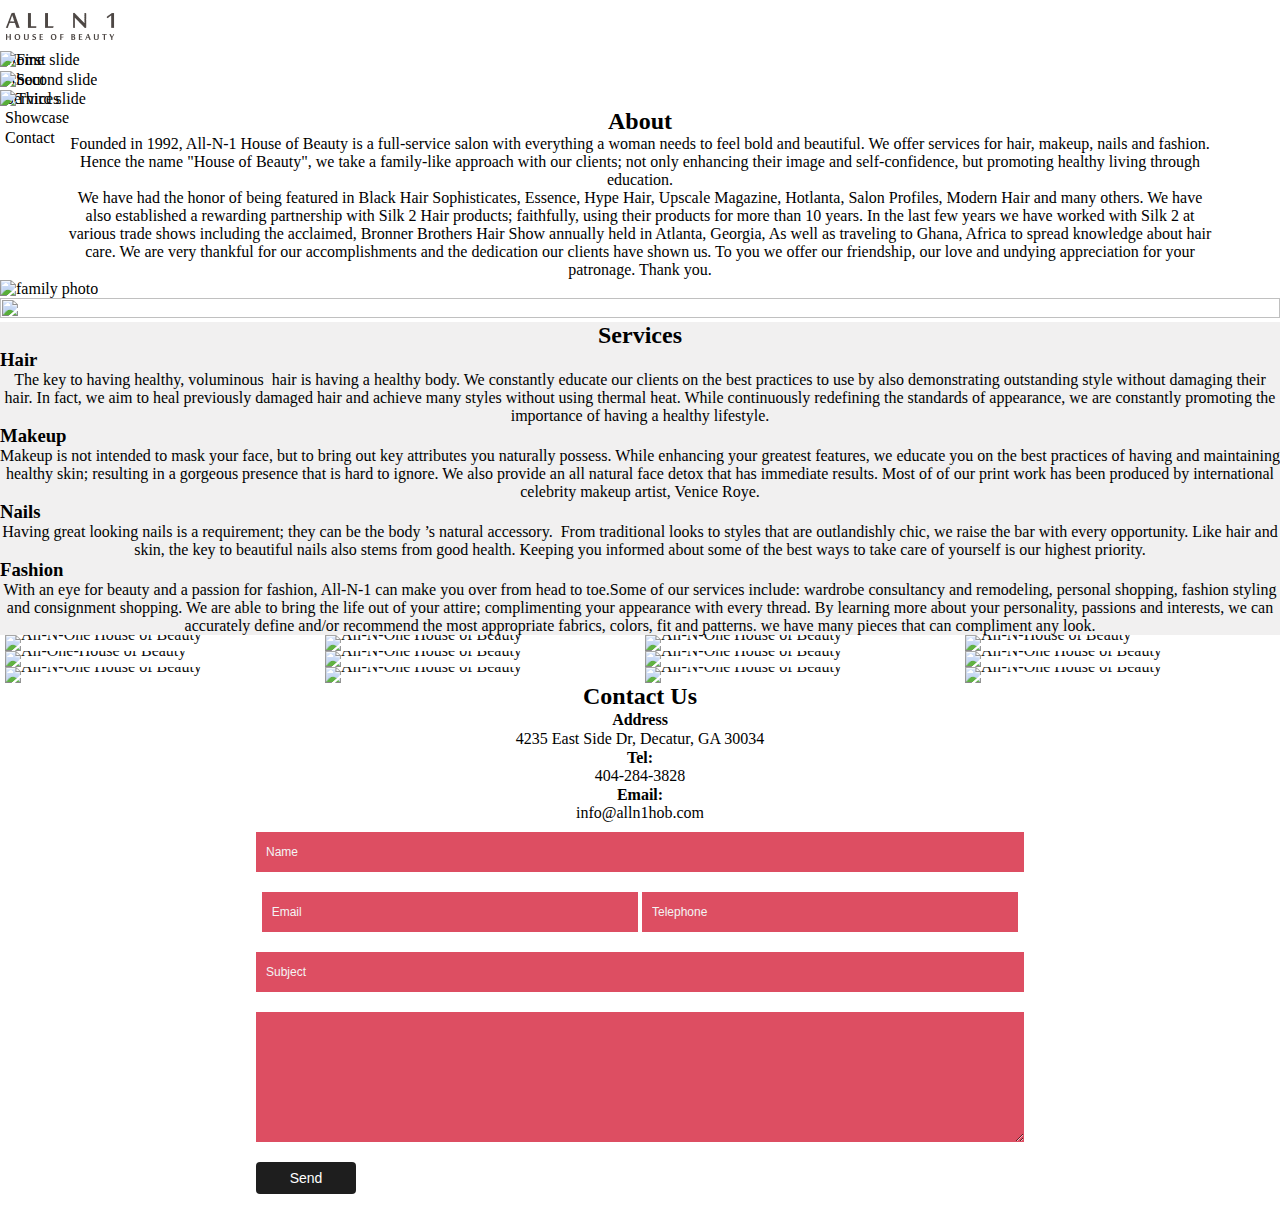
==== index.html @ 4e33b61e "commit 2" ====
<!DOCTYPE html>
<html lang="en">
<head>
    <meta charset="UTF-8">
    <meta http-equiv="X-UA-Compatible" content="IE=edge">
    <meta name="viewport" content="width=device-width, initial-scale=1.0">
    <link href="https://cdn.jsdelivr.net/npm/bootstrap@5.3.0-alpha1/dist/css/bootstrap.min.css" rel="stylesheet" integrity="sha384-GLhlTQ8iRABdZLl6O3oVMWSktQOp6b7In1Zl3/Jr59b6EGGoI1aFkw7cmDA6j6gD" crossorigin="anonymous">
    <script src="https://cdn.jsdelivr.net/npm/bootstrap@5.3.0-alpha1/dist/js/bootstrap.bundle.min.js" integrity="sha384-w76AqPfDkMBDXo30jS1Sgez6pr3x5MlQ1ZAGC+nuZB+EYdgRZgiwxhTBTkF7CXvN" crossorigin="anonymous"></script>
    <script src="https://code.jquery.com/jquery-3.3.1.slim.min.js" integrity="sha384-q8i/X+965DzO0rT7abK41JStQIAqVgRVzpbzo5smXKp4YfRvH+8abtTE1Pi6jizo" crossorigin="anonymous"></script>
    <script src="https://cdn.jsdelivr.net/npm/popper.js@1.14.7/dist/umd/popper.min.js" integrity="sha384-UO2eT0CpHqdSJQ6hJty5KVphtPhzWj9WO1clHTMGa3JDZwrnQq4sF86dIHNDz0W1" crossorigin="anonymous"></script>
    <script src="https://cdn.jsdelivr.net/npm/bootstrap@4.3.1/dist/js/bootstrap.min.js" integrity="sha384-JjSmVgyd0p3pXB1rRibZUAYoIIy6OrQ6VrjIEaFf/nJGzIxFDsf4x0xIM+B07jRM" crossorigin="anonymous"></script>
    <link rel="stylesheet" href="./css/style.css">
    <link rel="icon" type="image/png" href="./img/icon.jpg"/>
    <title> The best Salon</title>
</head>
<body>
    <header>
    <div>
          <nav class="navbar navbar-inverse">
            <div class="container-fluid">
              <div class="navbar-header">
                <a class="navbar-brand " href="#home">
                        <img class="logo" src="./img/logo.png" alt="All In One House of Beauty - Since 1992">
                </a>
              </div>
              <div class="">
              <ul class="nav navbar-nav">
                <div class="">
                <li ><a href="#home">Home</a></li>
                </div>
                <div class="">
                <li ><a href="#about">About</a></li>
                </div>
                <div class="">
                <li ><a href="#services">Services</a></li>
                </div>
                <div class="">
                <li ><a href="#showcase">Showcase</a></li>
                </div>
                <div class="">
                <li ><a href="#contact">Contact</a></li>
                </div>
              </ul>
            </div>
          </nav>
    </div>
</header>
<section id="home">
    <div id="carouselExampleSlidesOnly" class="carousel slide" data-ride="carousel">
        <div class="carousel-inner">
          <div class="carousel-item active">
            <img class="d-block w-100" src="http://www.alln1hob.com/assets/aio-slide1.jpg" alt="First slide">
          </div>
          <div class="carousel-item">
            <img class="d-block w-100" src="http://www.alln1hob.com/assets/aio-slide2_mini.jpg" alt="Second slide">
          </div>
          <div class="carousel-item">
            <img class="d-block w-100" src="http://www.alln1hob.com/assets/aio-slide3.jpg" alt="Third slide">
          </div>
        </div>
    </div>
</section>
<section id="about">
    <div class="some">
        <article>
            <h2>About</h2>
            <p class="center">Founded in 1992, All-N-1 House of Beauty is a full-service salon with everything a woman needs to feel bold and beautiful. We offer services for hair, makeup, nails and fashion. Hence the name "House of Beauty", we take a family-like approach with our clients; not only enhancing their image and self-confidence, but promoting healthy living through education.</p>
            <p class="center">We have had the honor of being featured in Black Hair Sophisticates, Essence, Hype Hair, Upscale Magazine, Hotlanta, Salon Profiles, Modern Hair and many others. We have also established a rewarding partnership with  Silk 2 Hair products; faithfully, using their products for more than 10 years. In the last few years we have worked with Silk 2  at various trade shows including the acclaimed, Bronner Brothers Hair Show annually held in Atlanta, Georgia, As well as traveling to Ghana, Africa to spread knowledge about hair care. We are very thankful for our accomplishments and the dedication our clients have shown us.
To you we offer our friendship, our love and undying appreciation for your patronage. Thank you.</p>
            <figure id="family" class="img-fluid">
                <img class="foto_fam" src="file:///C:/Users/grazi/Downloads/image%202.png" alt="family photo" >
            </figure>
        </article>
    </div>
    </div>
    <div class="row">
    <div class="container col-sm-7">
        <article>
            <h2>About</h2>
            <p class="center">Founded in 1992, All-N-1 House of Beauty is a full-service salon with everything a woman needs to feel bold and beautiful. We offer services for hair, makeup, nails and fashion. Hence the name "House of Beauty", we take a family-like approach with our clients; not only enhancing their image and self-confidence, but promoting healthy living through education.</p>
            <p class="center">We have had the honor of being featured in Black Hair Sophisticates, Essence, Hype Hair, Upscale Magazine, Hotlanta, Salon Profiles, Modern Hair and many others. We have also established a rewarding partnership with  Silk 2 Hair products; faithfully, using their products for more than 10 years. In the last few years we have worked with Silk 2  at various trade shows including the acclaimed, Bronner Brothers Hair Show annually held in Atlanta, Georgia, As well as traveling to Ghana, Africa to spread knowledge about hair care. We are very thankful for our accomplishments and the dedication our clients have shown us.
To you we offer our friendship, our love and undying appreciation for your patronage. Thank you.</p>
            <figure id="family" class="img-fluid">
                <img class="foto_fam" src="file:///C:/Users/grazi/Downloads/image%202.png" alt="family photo" >
            </figure>
        </article>
    </div>
    <div class="col-sm-5">
        <img class="foto_meio" src="file:///C:/Users/grazi/Downloads/image%2018%20(5).png" >
    </div>
    </div>
</section>
<section id="services">                   
    <div id="mobile-services">
        <div class="container">
            <h2>Services</h2>
            <ul>
                <li>
                    <h3>Hair</h3>
                    <p>The key to having healthy, voluminous  hair is having a healthy body. We constantly educate our clients on the best practices to use by also demonstrating outstanding style without damaging their hair. In fact, we aim to heal previously damaged hair and achieve many styles without using thermal heat. While continuously redefining the standards of appearance, we are constantly promoting the importance of having a healthy lifestyle.</p>
                </li>
                <li>
                    <h3>Makeup</h3>
                    <p>Makeup is not intended to mask your face, but to bring out key attributes you naturally possess. While enhancing your greatest features, we educate you on the best practices of having and maintaining healthy skin; resulting in a gorgeous presence that is hard to ignore. We also provide an all natural face detox that has immediate results. Most of of our print work has been produced by international celebrity makeup artist, Venice Roye.</p>
                </li>
                <li>
                    <h3>Nails</h3>
                    <p>Having great looking nails is a requirement; they can be the body &#8217;s natural accessory.  From traditional looks to styles that are outlandishly chic, we raise the bar with every opportunity. Like hair and skin, the key to beautiful nails also stems from good health. Keeping you informed about some of the best ways to take care of yourself is our highest priority.</p>
                </li>
                <li>
                    <h3>Fashion</h3>
                    <p>With an eye for beauty and a passion for fashion, All-N-1 can make you over from head to toe.Some of our services include: wardrobe consultancy and remodeling, personal shopping, fashion styling and consignment shopping. We are able to bring the life out of your attire; complimenting your appearance with every thread. By learning more about your personality, passions and interests, we can accurately define and/or recommend the most appropriate fabrics, colors, fit and patterns. we have many pieces that can compliment any look.</p>
                </li>
            </ul>
        </div>
    </div>
</section>
        <section id="showcase">
            <ul id="photo-wrap" class="clearfix">
                <li>
                    <a href="/assets/photo032.jpg?ef6f3c" class="fancybox" rel="group">
                        <img width="600" height="600" src="http://allnonehouseofbeauty.com/assets/photo0321.jpg" class="attachment-post-thumbnail wp-post-image" alt="All-N-One House of Beauty" title="All-N-One House of Beauty"/>
                    </a>
                </li>
                <li>
                    <a href="/assets/galleryimage151.jpg?ef6f3c" class="fancybox" rel="group">
                        <img width="600" height="600" src="http://allnonehouseofbeauty.com/assets/galleryimage1511.jpg" class="attachment-post-thumbnail wp-post-image" alt="All-N-One House of Beauty" title="All-N-One House of Beauty"/>
                    </a>
                </li>
                <li>
                    <a href="/assets/galleryimage16.jpg?ef6f3c" class="fancybox" rel="group">
                        <img width="600" height="600" src="http://allnonehouseofbeauty.com/assets/galleryimage161.jpg" class="attachment-post-thumbnail wp-post-image" alt="All-N-One House of Beauty" title="All-N-One House of Beauty"/>
                    </a>
                </li>
                <li>
                    <a href="/assets/photo061.jpg?ef6f3c" class="fancybox" rel="group">
                        <img width="600" height="600" src="http://allnonehouseofbeauty.com/assets/photo0611.jpg" class="attachment-post-thumbnail wp-post-image" alt="All-N-House of Beauty" title="All-N-House of Beauty"/>
                    </a>
                </li>
                <li>
                    <a href="/assets/photo071.jpg?ef6f3c" class="fancybox" rel="group">
                        <img width="600" height="600" src="http://allnonehouseofbeauty.com/assets/photo0711.jpg" class="attachment-post-thumbnail wp-post-image" alt="All-One-House of Beauty" title="All-One-House of Beauty"/>
                    </a>
                </li>
                <li>
                    <a href="/assets/galleryimage14.jpg?ef6f3c" class="fancybox" rel="group">
                        <img width="600" height="600" src="http://allnonehouseofbeauty.com/assets/galleryimage141.jpg" class="attachment-post-thumbnail wp-post-image" alt="All-N-One House of Beauty" title="All-N-One House of Beauty"/>
                    </a>
                </li>
                <li>
                    <a href="/assets/photo051.jpg?ef6f3c" class="fancybox" rel="group">
                        <img width="600" height="600" src="http://allnonehouseofbeauty.com/assets/photo0511.jpg" class="attachment-post-thumbnail wp-post-image" alt="All-N-One House of Beauty" title="All-N-One House of Beauty"/>
                    </a>
                </li>
                <li>
                    <a href="/assets/photo022.jpg?ef6f3c" class="fancybox" rel="group">
                        <img width="600" height="600" src="http://allnonehouseofbeauty.com/assets/photo0221.jpg" class="attachment-post-thumbnail wp-post-image" alt="All-N-One House of Beauty" title="All-N-One House of Beauty"/>
                    </a>
                </li>
                <li>
                    <a href="/assets/photo082.jpg?ef6f3c" class="fancybox" rel="group">
                        <img width="600" height="600" src="http://allnonehouseofbeauty.com/assets/photo0821.jpg" class="attachment-post-thumbnail wp-post-image" alt="All-N-One House of Beauty" title="All-N-One House of Beauty"/>
                    </a>
                </li>
                <li>
                    <a href="/assets/photo091.jpg?ef6f3c" class="fancybox" rel="group">
                        <img width="600" height="600" src="http://allnonehouseofbeauty.com/assets/photo0911.jpg" class="attachment-post-thumbnail wp-post-image" alt="All-N-One House of Beauty" title="All-N-One House of Beauty"/>
                    </a>
                </li>
                <li>
                    <a href="/assets/galleryimage13.jpg?ef6f3c" class="fancybox" rel="group">
                        <img width="600" height="600" src="http://allnonehouseofbeauty.com/assets/galleryimage132.jpg" class="attachment-post-thumbnail wp-post-image" alt="All-N-One House of Beauty" title="All-N-One House of Beauty"/>
                    </a>
                </li>
                <li>
                    <a href="/assets/photo041.jpg?ef6f3c" class="fancybox" rel="group">
                        <img width="600" height="600" src="http://allnonehouseofbeauty.com/assets/photo0411.jpg" class="attachment-post-thumbnail wp-post-image" alt="All-N-One House of Beauty" title="All-N-One House of Beauty"/>
                    </a>
                </li>
            </ul>
        </section>    
</section>
<section id="contact">
    <div class="container">
        
        <article id="addy">
            <h2>Contact Us</h2>
            <p>
                <strong>Address</strong>
                <br/>4235 East Side Dr, Decatur, GA 30034
            </p>
            <p>
                <strong>Tel:</strong>
                <br/>404-284-3828
            </p>
            <p>
                <strong>Email:</strong>
                <br/>info@alln1hob.com
            </p>
        </article>
        <div id="contact-form">
            <div class="wpcf7" id="wpcf7-f140-t1-o1">
                <form action="/#wpcf7-f140-t1-o1" method="post" class="wpcf7-form">
                    <div style="display: none;">
                        <input type="hidden" name="_wpcf7" value="140"/>
                        <input type="hidden" name="_wpcf7_version" value="3.3.1"/>
                        <input type="hidden" name="_wpcf7_unit_tag" value="wpcf7-f140-t1-o1"/>
                        <input type="hidden" name="_wpnonce" value="0dda7f6275"/>
                    </div>
                    <p>
                        <span class="wpcf7-form-control-wrap name">
                            <input type="text" name="name" value="Name" class="wpcf7-form-control wpcf7-text wpcf7-validates-as-required field1 wpcf7-use-title-as-watermark" size="40" title="Name"/>
                        </span>
                        <span class="wpcf7-form-control-wrap email-516">
                            <input type="text" name="email-516" value="Email" class="wpcf7-form-control wpcf7-text wpcf7-email wpcf7-validates-as-email field wpcf7-use-title-as-watermark" size="40" title="email"/>
                        </span>
                        <span class="wpcf7-form-control-wrap telephone">
                            <input type="text" name="telephone" value="Telephone" class="wpcf7-form-control wpcf7-text field wpcf7-use-title-as-watermark" size="40" title="Telephone"/>
                        </span>
                        <span class="wpcf7-form-control-wrap subject">
                            <input type="text" name="subject" value="Subject" class="wpcf7-form-control wpcf7-text wpcf7-validates-as-required field1 wpcf7-use-title-as-watermark" size="40" title="Subject"/>
                        </span>
                        <span class="wpcf7-form-control-wrap subject">
                            <textarea name="subject" class="wpcf7-form-control  wpcf7-textarea wpcf7-validates-as-required wpcf7-use-title-as-watermark" cols="40" rows="10" title="Message"></textarea>
                        </span>
                    </p>
                    <input type="submit" value="Send" class="wpcf7-form-control  wpcf7-submit"/><br><br><br>
                    <div class="wpcf7-response-output wpcf7-display-none"></div>
                </form>
            </div>
        </div>
    </div>
</section>
</body>
</html>
---- css/style.css ----
*{
    margin: 0;
    padding: 0;
    vertical-align: middle;
}

.navbar{
    --bs-navbar-padding-y: 0;
    --bs-navbar-brand-font-size: 0;
}

.navbar-nav{
    flex-direction: initial;
    --bs-navbar-padding-x: 0;
    --bs-navbar-padding-y: 0;
}

a{
    margin: 5px;
}

.container-fluid, .navbar-header{
    height: 50px;
    padding-left: calc(var(--bs-gutter-x) * .2);
}

.logo{
    margin-top: 12px;
}

.menu{
    width: 40vw;
}

.foto
{
    width: 100px;
    height: 100px;
}

.foto_meio, .foto_fam{
    width: 100%;
    height: 100%;
    padding: 0;
    margin: 0;
}

.center{
    padding-left: 7vh;
    padding-right: 7vh;
    text-align: center;
}

a,li{
    text-decoration: none;
    color: #000;
    list-style: none;
}

h2,p{
    text-align: center;
}

.some{
    display: none;
}

.container{
    display: grid;
}

.foto_meio1{
    display: none;
    padding: 0;
}

#services{
    background-color: #f1f0f0;
}

ul{
    padding: 0;
}

img{
    vertical-align: middle;
}

.col img{
    width: 34vh;
    padding: 0;
    margin: 0;

}

section#showcase ul#photo-wrap img {
    max-width: 102%;
    -webkit-opacity: 0.95;
    -moz-opacity: 0.95;
    -o-opacity: 0.95;
    opacity: 0.95;
    width: 102%;
    height: auto !important;
}

section#showcase {
    position: relative;
    display: block;
    min-height: 100%;
}

section#showcase ul#photo-wrap {
    width: 100%;
    height: 100%;
    overflow: hidden;
}

section#showcase ul#photo-wrap li {
    width: 25%;
    overflow: hidden;
    line-height: 0;
    float: left;
}
section#contact #contact-form form {
    margin: 0 auto;
    width: 60%;
    padding-top: 10px; }
    
    @media only screen and (max-width: 768px) {
      section#contact #contact-form form {
        width: 90%; } }
    section#contact #contact-form form .first {
      width: 100% !important; }
    section#contact #contact-form form .field {
      height: 40px;
      width: 49%;
      margin-bottom: 20px; }

    .field1{
        height: 40px;
      width: 100%;
      margin-bottom: 20px;
    }

    section#contact #contact-form form textarea {
      width: 100%; }
    section#contact #contact-form form .field, section#contact #contact-form form textarea, .field1 {
      border: medium none !important;
      background-color: #dd4e62;
      color: #f4f4f4;
      font-size: 0.75em;
      -webkit-box-sizing: border-box;
      -moz-box-sizing: border-box;
      -o-box-sizing: border-box;
      box-sizing: border-box;
      padding: 10px; }
    section#contact #contact-form form input[type="submit"] {
      border: medium none;
      background-color: #1e1e1e;
      margin: 20px auto 0;
      -webkit-box-sizing: border-box;
      -moz-box-sizing: border-box;
      -o-box-sizing: border-box;
      box-sizing: border-box;
      padding: 8px 0;
      width: 100px;
      -webkit-border-radius: 4px;
      -moz-border-radius: 4px;
      -o-border-radius: 4px;
      -ms-border-radius: 4px;
      border-radius: 4px;
      color: white;
      font-size: 0.875em; 
    }
  

@media only screen and (max-width: 480px){
section#showcase ul#photo-wrap li {
    width: 50%;
    }
}

@media only screen and (max-width: 900px){
section#showcase ul#photo-wrap li {
    width: 33.33%;
    }
}

@media (max-width: 480px) {
    
    .navbar{
        display: none;
    }

    section#showcase ul#photo-wrap li {
        width: 50%;
        }
}

@media (max-width: 800px) {
    
    .row{
        display: none;
    }
    .grazi{
        display: inherit;
    }

    .foto_meio{
        display: none;
    }

    .some{
        display:grid;
    }
}
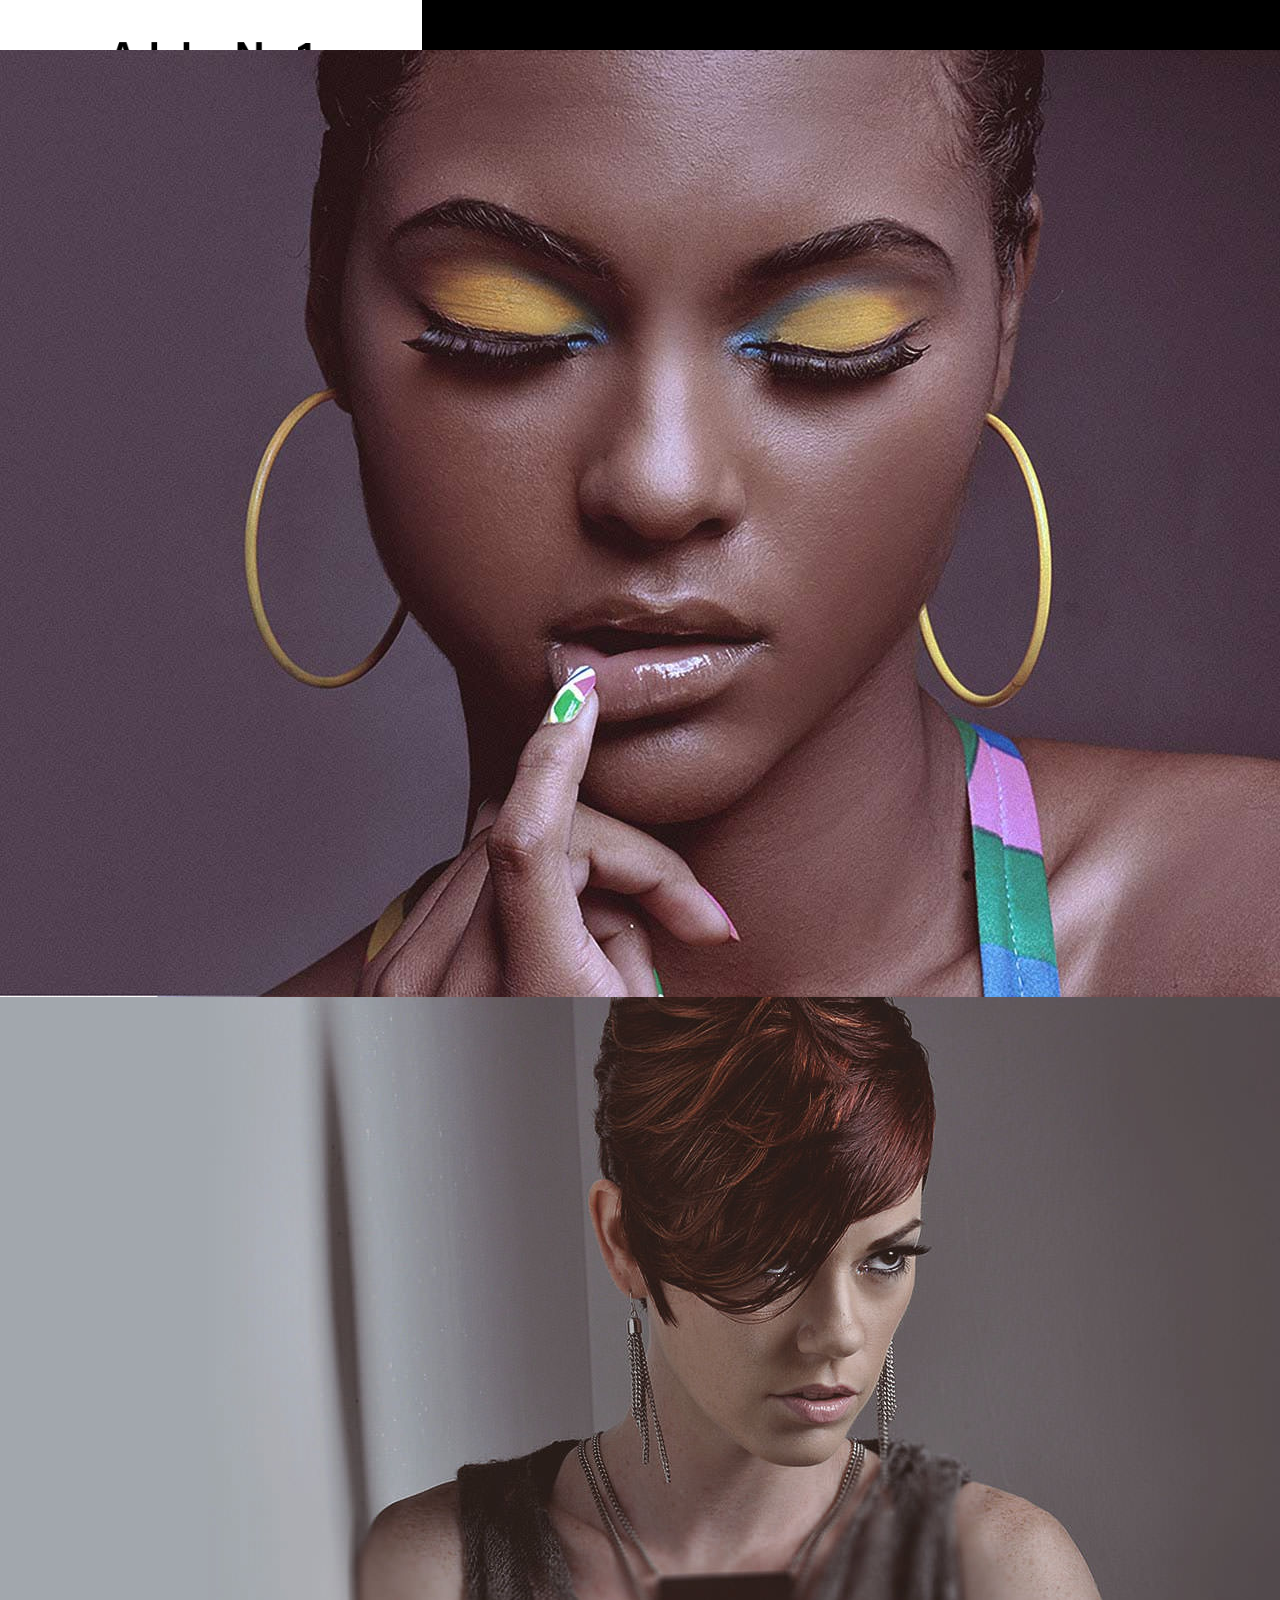
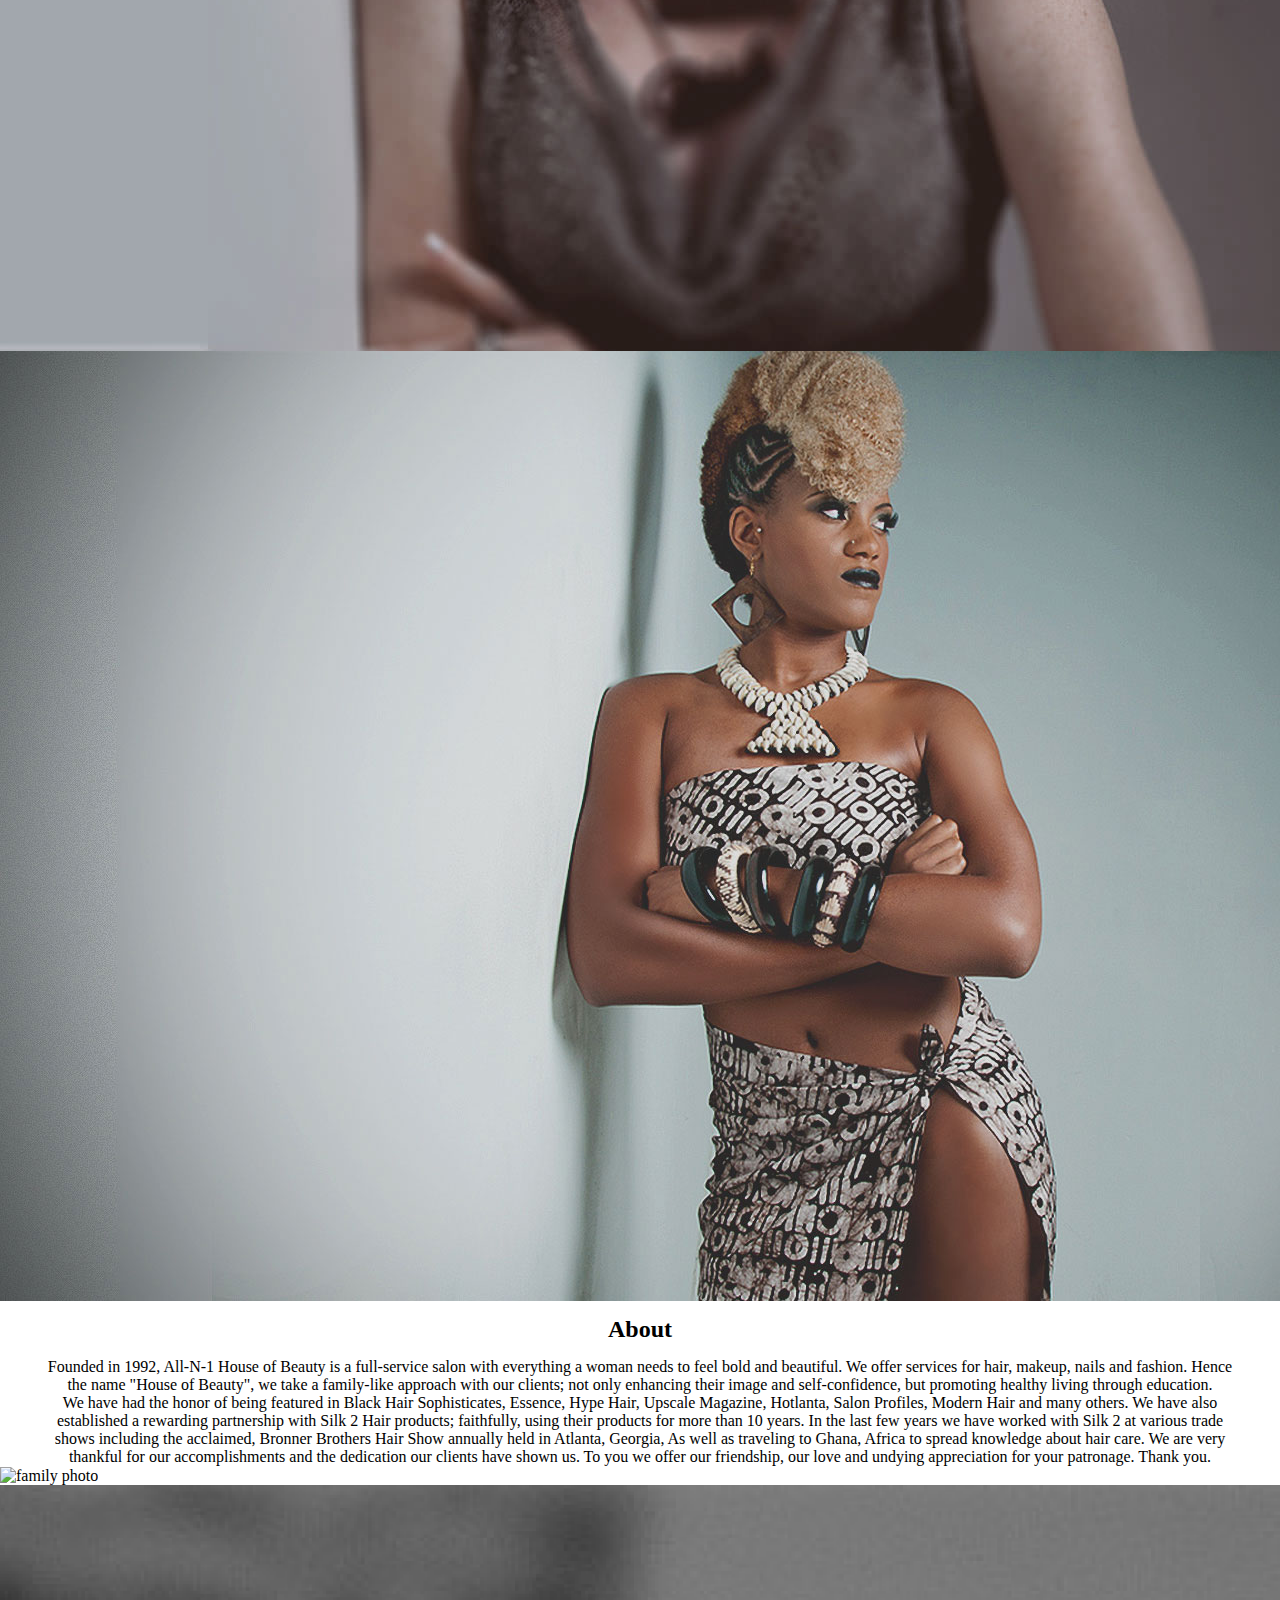
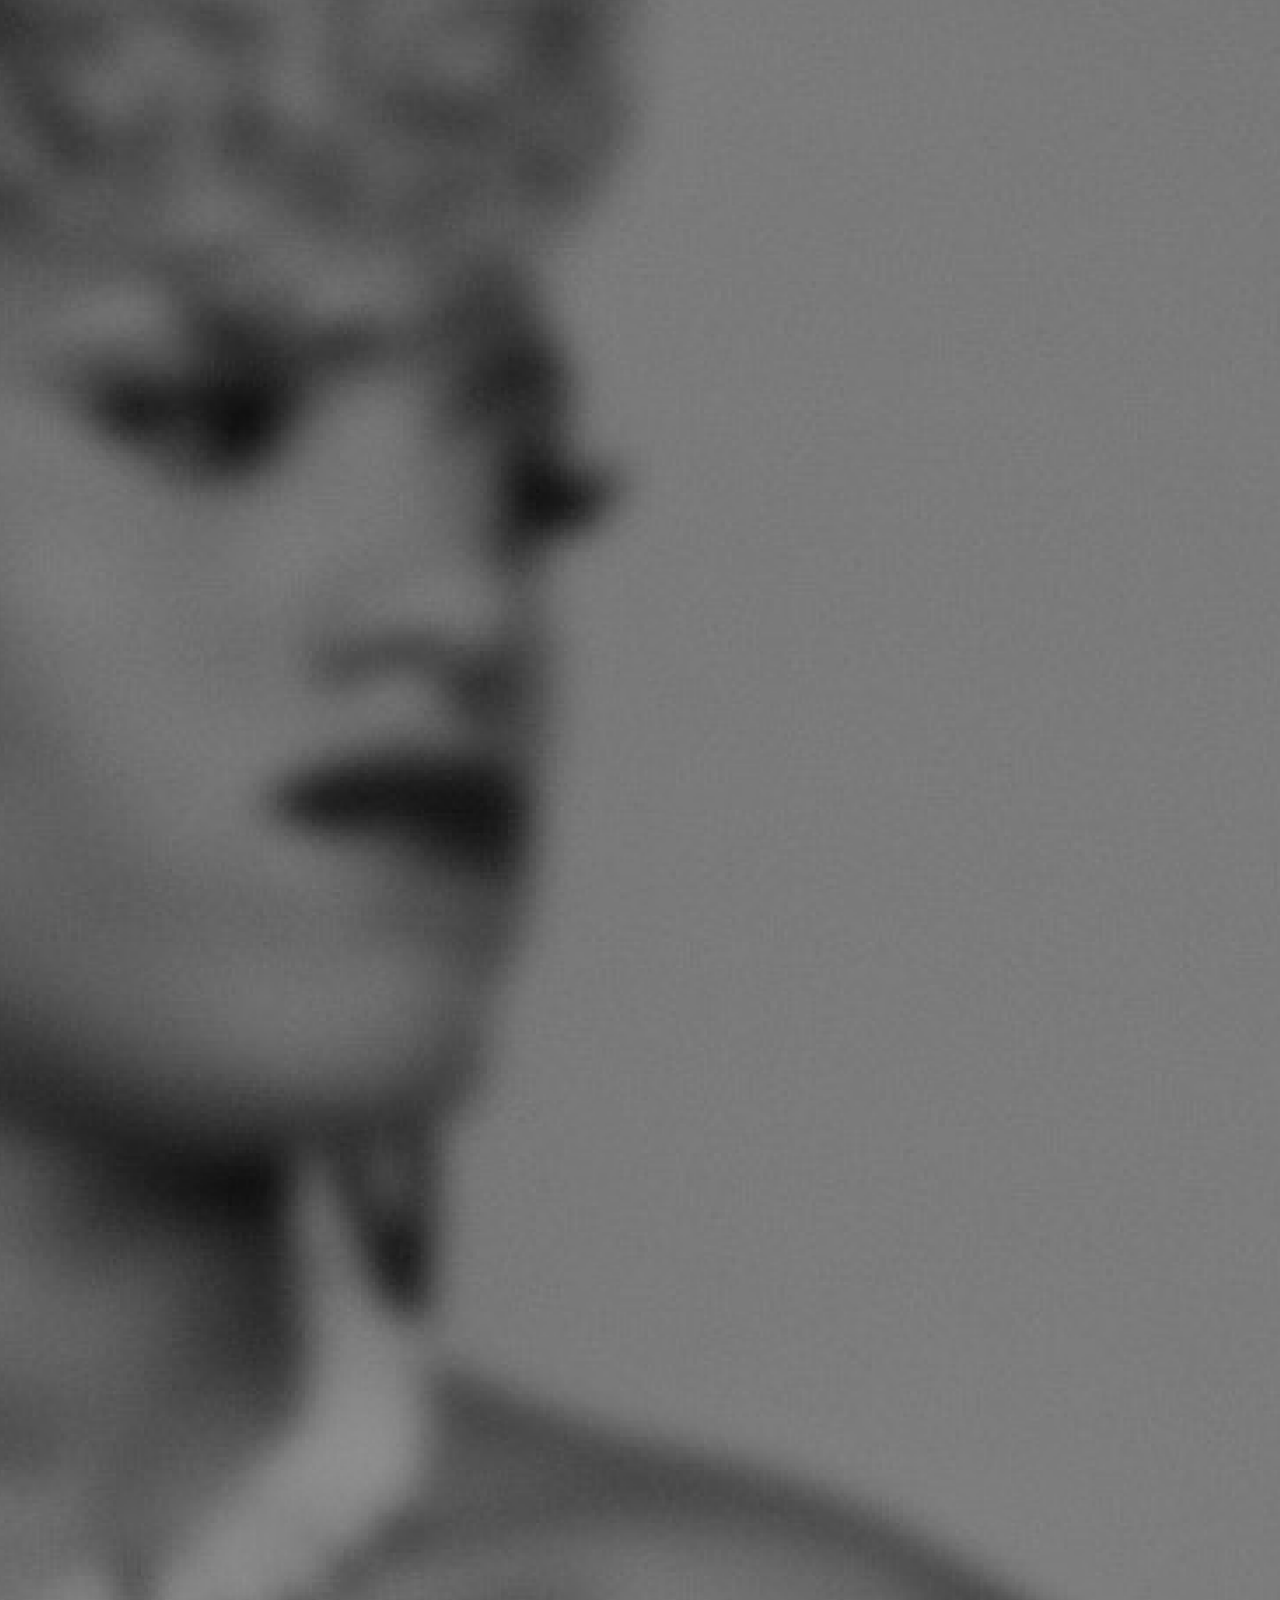
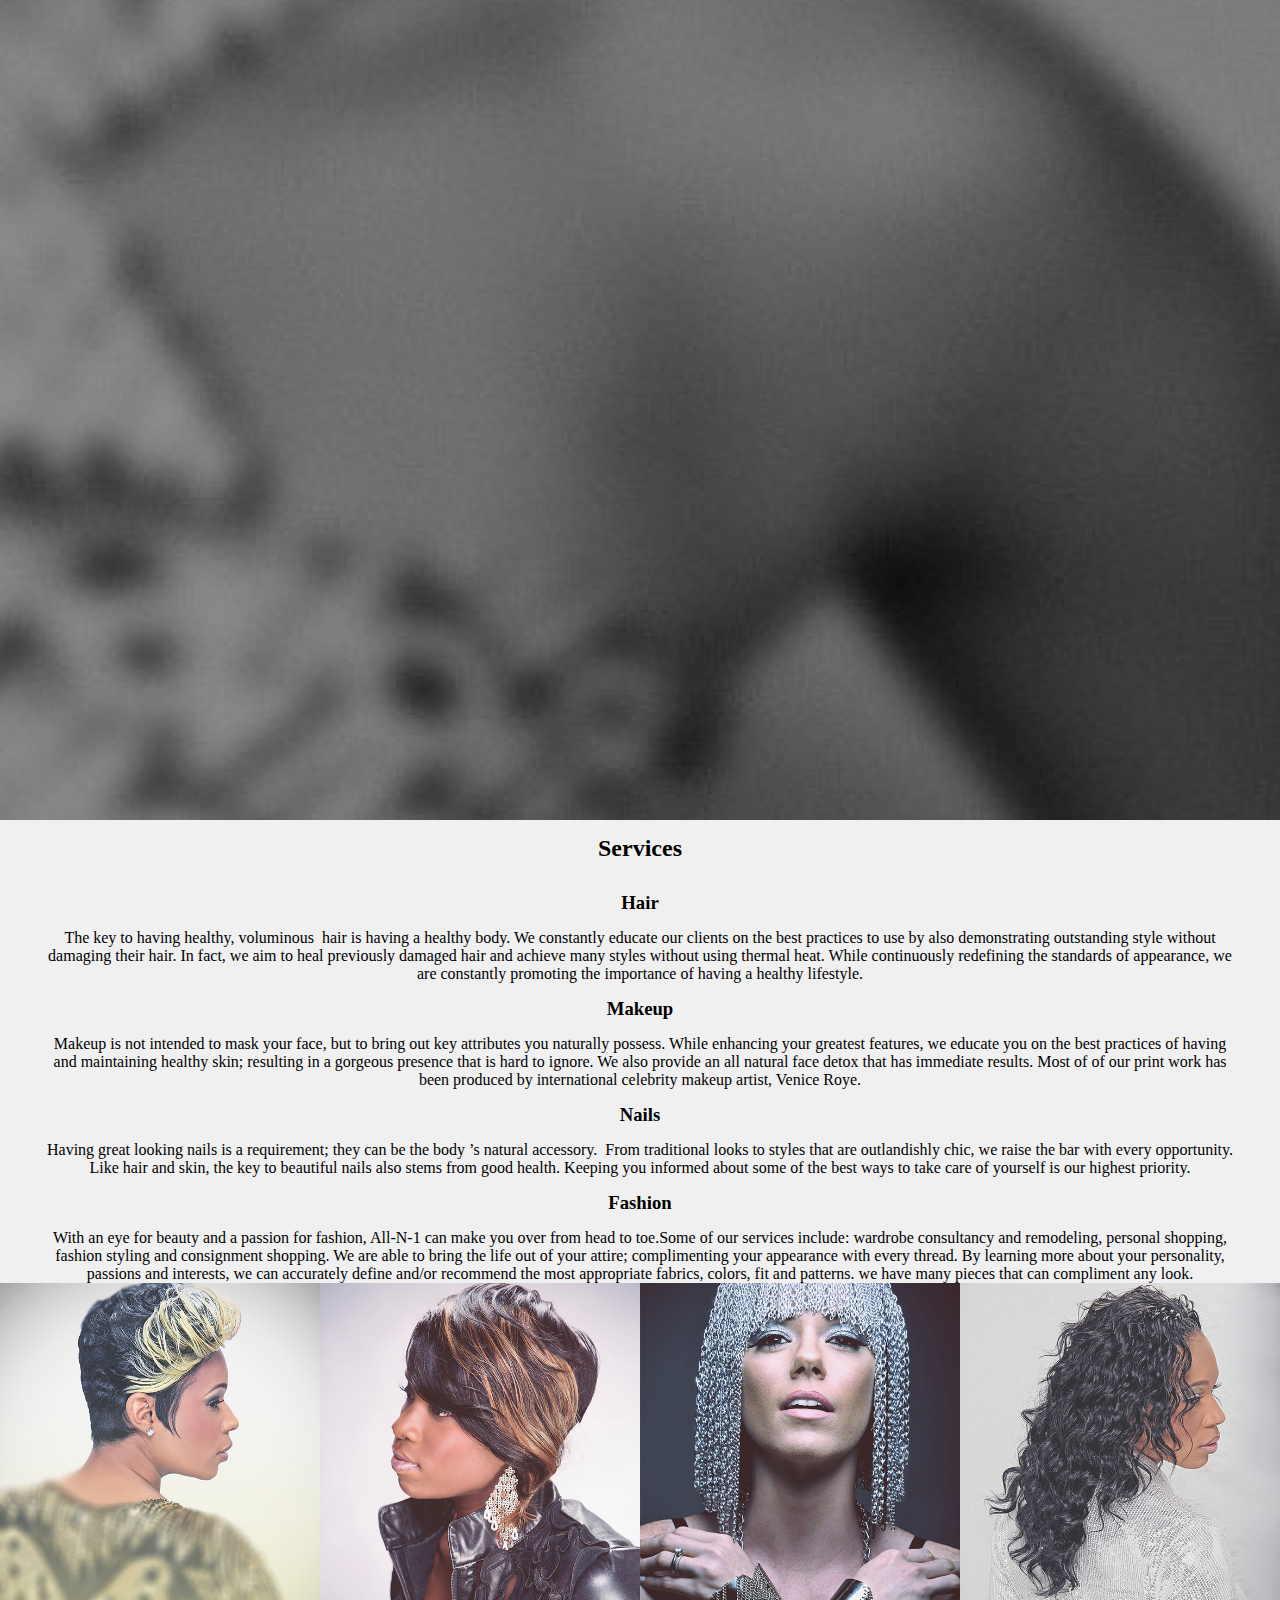
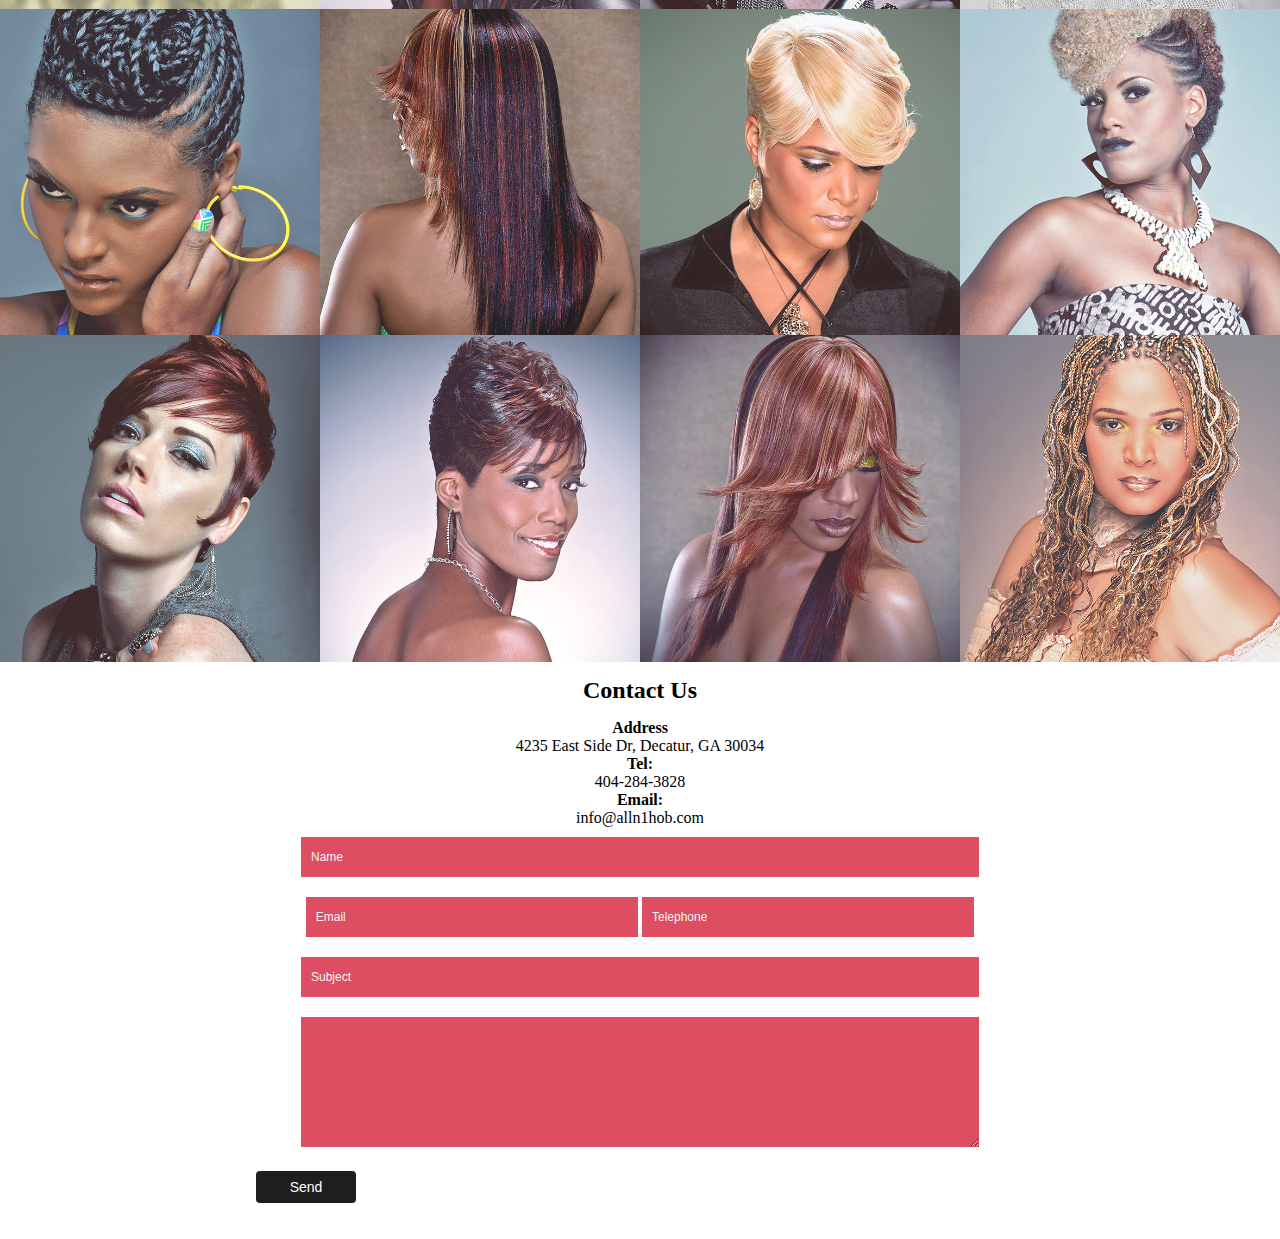
==== commit 09aee0d9: "commit 3" ====
--- a/index.html
+++ b/index.html
@@ -19,11 +19,9 @@
           <nav class="navbar navbar-inverse">
             <div class="container-fluid">
               <div class="navbar-header">
-                <a class="navbar-brand " href="#home">
                         <img class="logo" src="./img/logo.png" alt="All In One House of Beauty - Since 1992">
-                </a>
               </div>
-              <div class="">
+              <div style="padding-right: 10px;" class="">
               <ul class="nav navbar-nav">
                 <div class="">
                 <li ><a href="#home">Home</a></li>
@@ -43,19 +41,27 @@
               </ul>
             </div>
           </nav>
+        <div id="some">
+            <div><img class="logo1 container-fluid" src="./img/logo1.png" alt="All In One House of Beauty - Since 1992"></div>
+            <div class="container-fluid" style="padding-top: 10px; background-color: #ddd; align-items: center;"><a style="font-size: 2em; font-size: larger; color: #bb2439; background-color: #ddd;" href="#home">Home</a></div>
+            <div class="container-fluid" style="padding-top: 10px; background-color: #ddd;"><a style="font-size: 2.2em; font-size: larger; color: #000; background-color: #ddd;" href="#about">About</a></div>
+            <div class="container-fluid" style="padding-top: 10px; background-color: #ddd;"><a style="font-size: 2.2em; font-size: larger; color: #000; background-color: #ddd;" href="#services">Services</a></div>
+            <div class="container-fluid" style="padding-top: 10px; background-color: #ddd;"><a style="font-size: 2.2em; font-size: larger; color: #000; background-color: #ddd;" href="#showcase">Showcase</a></div>
+            <div class="container-fluid" style="padding-top: 10px; background-color: #ddd;"><a style="font-size: 2.2em; font-size: larger; color: #000; background-color: #ddd;" href="#contact">Contact</a></div>
+        </div>
     </div>
 </header>
 <section id="home">
     <div id="carouselExampleSlidesOnly" class="carousel slide" data-ride="carousel">
         <div class="carousel-inner">
           <div class="carousel-item active">
-            <img class="d-block w-100" src="http://www.alln1hob.com/assets/aio-slide1.jpg" alt="First slide">
+            <img class="d-block w-100" src="./img/1.jpg" alt="First slide">
           </div>
           <div class="carousel-item">
-            <img class="d-block w-100" src="http://www.alln1hob.com/assets/aio-slide2_mini.jpg" alt="Second slide">
+            <img class="d-block w-100" src="./img/2.jpg" alt="Second slide">
           </div>
           <div class="carousel-item">
-            <img class="d-block w-100" src="http://www.alln1hob.com/assets/aio-slide3.jpg" alt="Third slide">
+            <img class="d-block w-100" src="./img/3.jpg" alt="Third slide">
           </div>
         </div>
     </div>
@@ -63,13 +69,13 @@
 <section id="about">
     <div class="some">
         <article>
-            <h2>About</h2>
+            <h2 style="color: #bb2439;">About</h2>
             <p class="center">Founded in 1992, All-N-1 House of Beauty is a full-service salon with everything a woman needs to feel bold and beautiful. We offer services for hair, makeup, nails and fashion. Hence the name "House of Beauty", we take a family-like approach with our clients; not only enhancing their image and self-confidence, but promoting healthy living through education.</p>
             <p class="center">We have had the honor of being featured in Black Hair Sophisticates, Essence, Hype Hair, Upscale Magazine, Hotlanta, Salon Profiles, Modern Hair and many others. We have also established a rewarding partnership with  Silk 2 Hair products; faithfully, using their products for more than 10 years. In the last few years we have worked with Silk 2  at various trade shows including the acclaimed, Bronner Brothers Hair Show annually held in Atlanta, Georgia, As well as traveling to Ghana, Africa to spread knowledge about hair care. We are very thankful for our accomplishments and the dedication our clients have shown us.
 To you we offer our friendship, our love and undying appreciation for your patronage. Thank you.</p>
-            <figure id="family" class="img-fluid">
-                <img class="foto_fam" src="file:///C:/Users/grazi/Downloads/image%202.png" alt="family photo" >
-            </figure>
+            <div id="family" class="img-fluid">
+                <img class="foto_fam" src="./img/4.png" alt="family photo" >
+            </div>
         </article>
     </div>
     </div>
@@ -81,12 +87,12 @@
             <p class="center">We have had the honor of being featured in Black Hair Sophisticates, Essence, Hype Hair, Upscale Magazine, Hotlanta, Salon Profiles, Modern Hair and many others. We have also established a rewarding partnership with  Silk 2 Hair products; faithfully, using their products for more than 10 years. In the last few years we have worked with Silk 2  at various trade shows including the acclaimed, Bronner Brothers Hair Show annually held in Atlanta, Georgia, As well as traveling to Ghana, Africa to spread knowledge about hair care. We are very thankful for our accomplishments and the dedication our clients have shown us.
 To you we offer our friendship, our love and undying appreciation for your patronage. Thank you.</p>
             <figure id="family" class="img-fluid">
-                <img class="foto_fam" src="file:///C:/Users/grazi/Downloads/image%202.png" alt="family photo" >
+                <img class="foto_fam" src="http://www.alln1hob.com/assets/family_photo3.png?ef6f3c" alt="family photo" >
             </figure>
         </article>
     </div>
     <div class="col-sm-5">
-        <img class="foto_meio" src="file:///C:/Users/grazi/Downloads/image%2018%20(5).png" >
+        <img class="foto_meio" src="./img/5.jpg" >
     </div>
     </div>
 </section>
@@ -118,64 +124,40 @@
         <section id="showcase">
             <ul id="photo-wrap" class="clearfix">
                 <li>
-                    <a href="/assets/photo032.jpg?ef6f3c" class="fancybox" rel="group">
-                        <img width="600" height="600" src="http://allnonehouseofbeauty.com/assets/photo0321.jpg" class="attachment-post-thumbnail wp-post-image" alt="All-N-One House of Beauty" title="All-N-One House of Beauty"/>
-                    </a>
-                </li>
-                <li>
-                    <a href="/assets/galleryimage151.jpg?ef6f3c" class="fancybox" rel="group">
-                        <img width="600" height="600" src="http://allnonehouseofbeauty.com/assets/galleryimage1511.jpg" class="attachment-post-thumbnail wp-post-image" alt="All-N-One House of Beauty" title="All-N-One House of Beauty"/>
-                    </a>
-                </li>
-                <li>
-                    <a href="/assets/galleryimage16.jpg?ef6f3c" class="fancybox" rel="group">
-                        <img width="600" height="600" src="http://allnonehouseofbeauty.com/assets/galleryimage161.jpg" class="attachment-post-thumbnail wp-post-image" alt="All-N-One House of Beauty" title="All-N-One House of Beauty"/>
-                    </a>
-                </li>
-                <li>
-                    <a href="/assets/photo061.jpg?ef6f3c" class="fancybox" rel="group">
-                        <img width="600" height="600" src="http://allnonehouseofbeauty.com/assets/photo0611.jpg" class="attachment-post-thumbnail wp-post-image" alt="All-N-House of Beauty" title="All-N-House of Beauty"/>
-                    </a>
-                </li>
-                <li>
-                    <a href="/assets/photo071.jpg?ef6f3c" class="fancybox" rel="group">
-                        <img width="600" height="600" src="http://allnonehouseofbeauty.com/assets/photo0711.jpg" class="attachment-post-thumbnail wp-post-image" alt="All-One-House of Beauty" title="All-One-House of Beauty"/>
-                    </a>
-                </li>
-                <li>
-                    <a href="/assets/galleryimage14.jpg?ef6f3c" class="fancybox" rel="group">
-                        <img width="600" height="600" src="http://allnonehouseofbeauty.com/assets/galleryimage141.jpg" class="attachment-post-thumbnail wp-post-image" alt="All-N-One House of Beauty" title="All-N-One House of Beauty"/>
-                    </a>
-                </li>
-                <li>
-                    <a href="/assets/photo051.jpg?ef6f3c" class="fancybox" rel="group">
-                        <img width="600" height="600" src="http://allnonehouseofbeauty.com/assets/photo0511.jpg" class="attachment-post-thumbnail wp-post-image" alt="All-N-One House of Beauty" title="All-N-One House of Beauty"/>
-                    </a>
-                </li>
-                <li>
-                    <a href="/assets/photo022.jpg?ef6f3c" class="fancybox" rel="group">
-                        <img width="600" height="600" src="http://allnonehouseofbeauty.com/assets/photo0221.jpg" class="attachment-post-thumbnail wp-post-image" alt="All-N-One House of Beauty" title="All-N-One House of Beauty"/>
-                    </a>
-                </li>
-                <li>
-                    <a href="/assets/photo082.jpg?ef6f3c" class="fancybox" rel="group">
-                        <img width="600" height="600" src="http://allnonehouseofbeauty.com/assets/photo0821.jpg" class="attachment-post-thumbnail wp-post-image" alt="All-N-One House of Beauty" title="All-N-One House of Beauty"/>
-                    </a>
-                </li>
-                <li>
-                    <a href="/assets/photo091.jpg?ef6f3c" class="fancybox" rel="group">
-                        <img width="600" height="600" src="http://allnonehouseofbeauty.com/assets/photo0911.jpg" class="attachment-post-thumbnail wp-post-image" alt="All-N-One House of Beauty" title="All-N-One House of Beauty"/>
-                    </a>
-                </li>
-                <li>
-                    <a href="/assets/galleryimage13.jpg?ef6f3c" class="fancybox" rel="group">
-                        <img width="600" height="600" src="http://allnonehouseofbeauty.com/assets/galleryimage132.jpg" class="attachment-post-thumbnail wp-post-image" alt="All-N-One House of Beauty" title="All-N-One House of Beauty"/>
-                    </a>
-                </li>
-                <li>
-                    <a href="/assets/photo041.jpg?ef6f3c" class="fancybox" rel="group">
-                        <img width="600" height="600" src="http://allnonehouseofbeauty.com/assets/photo0411.jpg" class="attachment-post-thumbnail wp-post-image" alt="All-N-One House of Beauty" title="All-N-One House of Beauty"/>
-                    </a>
+                        <img width="600" height="600" src="./img/6.jpg" class="attachment-post-thumbnail wp-post-image" alt="All-N-One House of Beauty" title="All-N-One House of Beauty"/>
+                </li>
+                <li>
+                        <img width="600" height="600" src="./img/7.jpg" class="attachment-post-thumbnail wp-post-image" alt="All-N-One House of Beauty" title="All-N-One House of Beauty"/>
+                </li>
+                <li>
+                        <img width="600" height="600" src="./img/8.jpg" class="attachment-post-thumbnail wp-post-image" alt="All-N-One House of Beauty" title="All-N-One House of Beauty"/>
+                </li>
+                <li>
+                        <img width="600" height="600" src="./img/9.jpg" class="attachment-post-thumbnail wp-post-image" alt="All-N-House of Beauty" title="All-N-House of Beauty"/>
+                </li>
+                <li>
+                        <img width="600" height="600" src="./img/10.jpg" class="attachment-post-thumbnail wp-post-image" alt="All-One-House of Beauty" title="All-One-House of Beauty"/>
+                </li>
+                <li>
+                        <img width="600" height="600" src="./img/11.jpg" class="attachment-post-thumbnail wp-post-image" alt="All-N-One House of Beauty" title="All-N-One House of Beauty"/>
+                </li>
+                <li>
+                        <img width="600" height="600" src="./img/12.jpg" class="attachment-post-thumbnail wp-post-image" alt="All-N-One House of Beauty" title="All-N-One House of Beauty"/>
+                </li>
+                <li>
+                        <img width="600" height="600" src="./img/13.jpg" class="attachment-post-thumbnail wp-post-image" alt="All-N-One House of Beauty" title="All-N-One House of Beauty"/>
+                </li>
+                <li>
+                        <img width="600" height="600" src="./img/14.jpg" class="attachment-post-thumbnail wp-post-image" alt="All-N-One House of Beauty" title="All-N-One House of Beauty"/>
+                </li>
+                <li>
+                        <img width="600" height="600" src="./img/15.jpg" class="attachment-post-thumbnail wp-post-image" alt="All-N-One House of Beauty" title="All-N-One House of Beauty"/>
+                </li>
+                <li>
+                        <img width="600" height="600" src="./img/16.jpg" class="attachment-post-thumbnail wp-post-image" alt="All-N-One House of Beauty" title="All-N-One House of Beauty"/>
+                </li>
+                <li>
+                        <img width="600" height="600" src="./img/17.jpg" class="attachment-post-thumbnail wp-post-image" alt="All-N-One House of Beauty" title="All-N-One House of Beauty"/>
                 </li>
             </ul>
         </section>    
--- a/css/style.css
+++ b/css/style.css
@@ -1,12 +1,16 @@
 *{
     margin: 0;
     padding: 0;
-    vertical-align: middle;
 }
 
 .navbar{
     --bs-navbar-padding-y: 0;
     --bs-navbar-brand-font-size: 0;
+}
+
+.navbar>.container-fluid,a{
+    background-color: #000;
+    color: #fff;
 }
 
 .navbar-nav{
@@ -20,12 +24,12 @@
 }
 
 .container-fluid, .navbar-header{
+    padding: 0;
     height: 50px;
-    padding-left: calc(var(--bs-gutter-x) * .2);
 }
 
 .logo{
-    margin-top: 12px;
+    width: 33%;
 }
 
 .menu{
@@ -45,20 +49,22 @@
     margin: 0;
 }
 
-.center{
-    padding-left: 7vh;
-    padding-right: 7vh;
+.center,p{
+    padding-left: 5vh;
+    padding-right: 5vh;
     text-align: center;
 }
 
 a,li{
     text-decoration: none;
-    color: #000;
     list-style: none;
 }
 
-h2,p{
+h3,h2{
     text-align: center;
+    margin-top: 15px;
+    margin-bottom: 15px;
+    font-family: Georgia, 'Times New Roman', Times, serif;
 }
 
 .some{
@@ -130,7 +136,7 @@
       section#contact #contact-form form {
         width: 90%; } }
     section#contact #contact-form form .first {
-      width: 100% !important; }
+      width: 100%; }
     section#contact #contact-form form .field {
       height: 40px;
       width: 49%;
@@ -145,7 +151,7 @@
     section#contact #contact-form form textarea {
       width: 100%; }
     section#contact #contact-form form .field, section#contact #contact-form form textarea, .field1 {
-      border: medium none !important;
+      border: medium none;
       background-color: #dd4e62;
       color: #f4f4f4;
       font-size: 0.75em;
@@ -173,6 +179,14 @@
       font-size: 0.875em; 
     }
   
+    .logo1{
+        height: 80px;
+    }
+
+    #some{
+        display: none;
+
+    }
 
 @media only screen and (max-width: 480px){
 section#showcase ul#photo-wrap li {
@@ -188,8 +202,18 @@
 
 @media (max-width: 480px) {
     
+.carousel{
+    display: none;
+}
+
     .navbar{
         display: none;
+    }
+
+    #some{
+        display: grid;
+        align-items: center;
+        text-align: center;
     }
 
     section#showcase ul#photo-wrap li {
@@ -197,13 +221,10 @@
         }
 }
 
-@media (max-width: 800px) {
+@media (max-width: 820px) {
     
-    .row{
-        display: none;
-    }
-    .grazi{
-        display: inherit;
+    .row,.navbar-nav{
+        display: none;
     }
 
     .foto_meio{
@@ -213,7 +234,4 @@
     .some{
         display:grid;
     }
-}
-
-
-
+}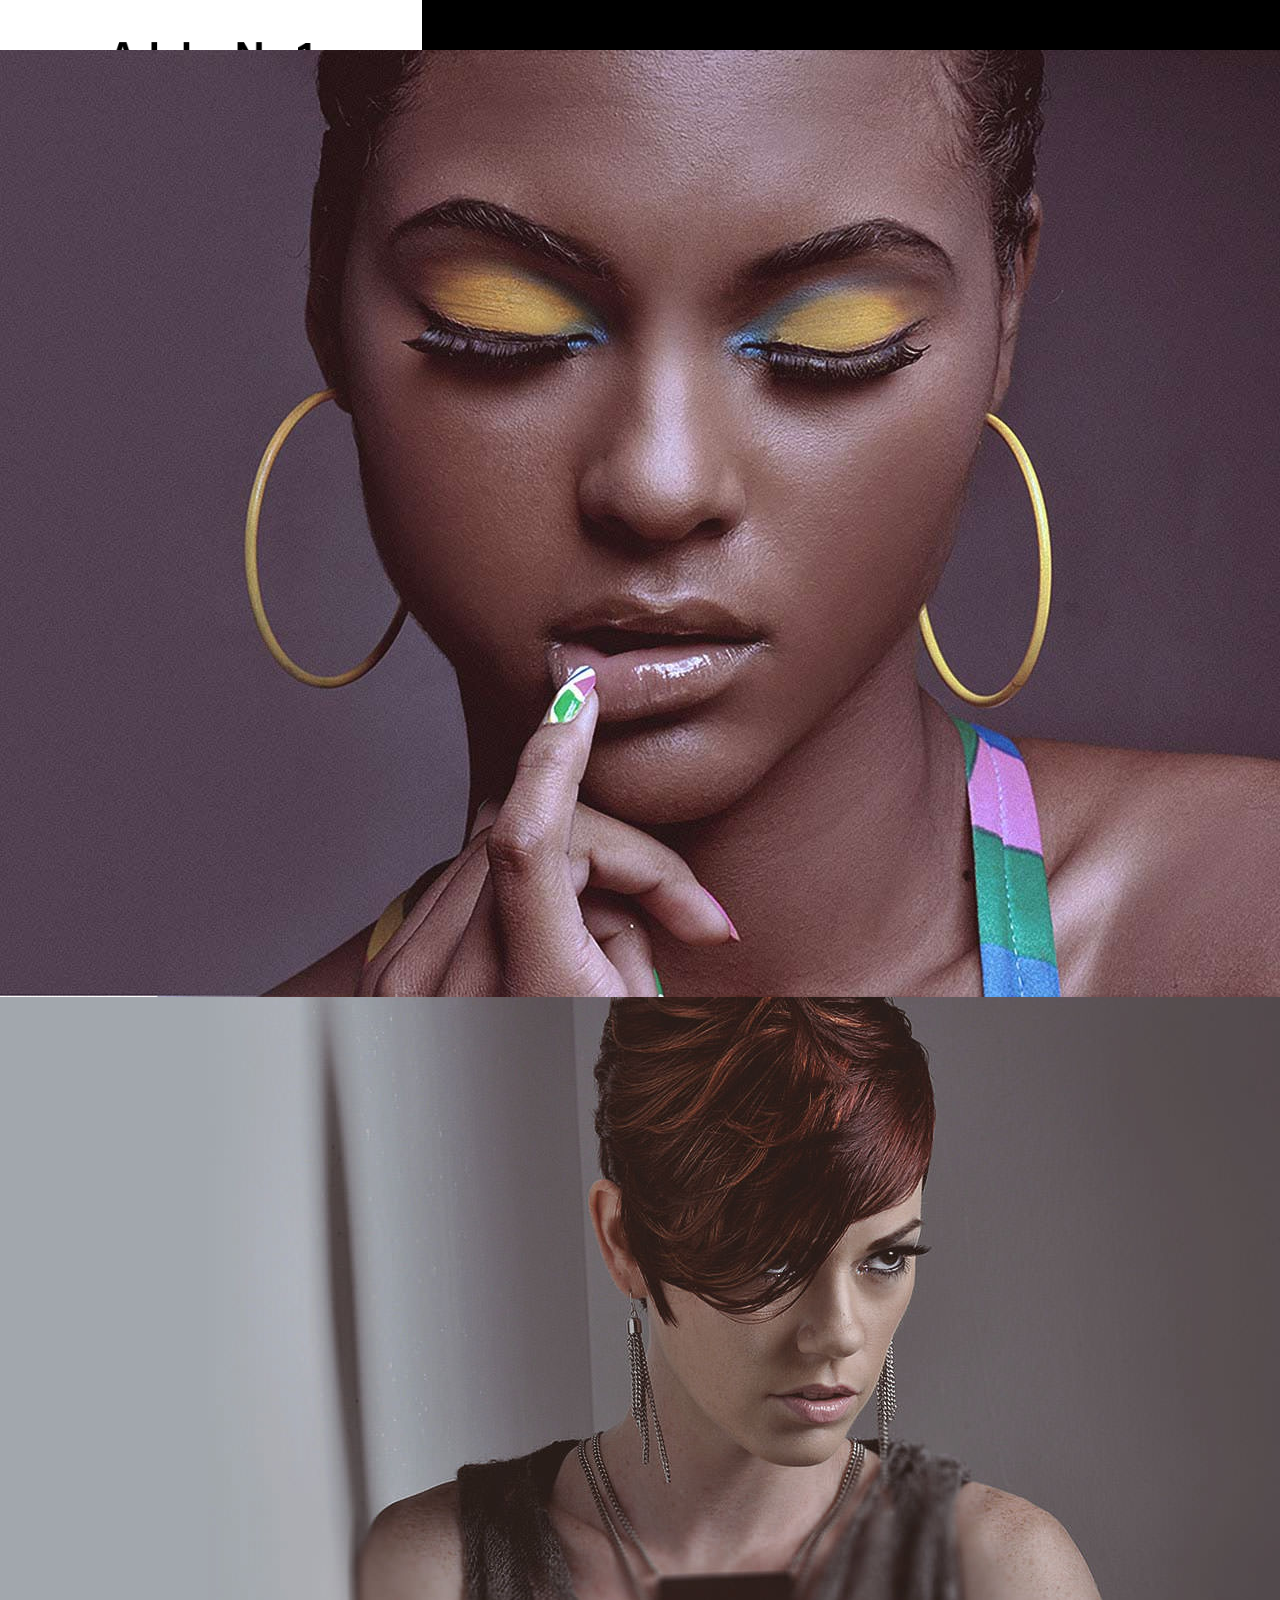
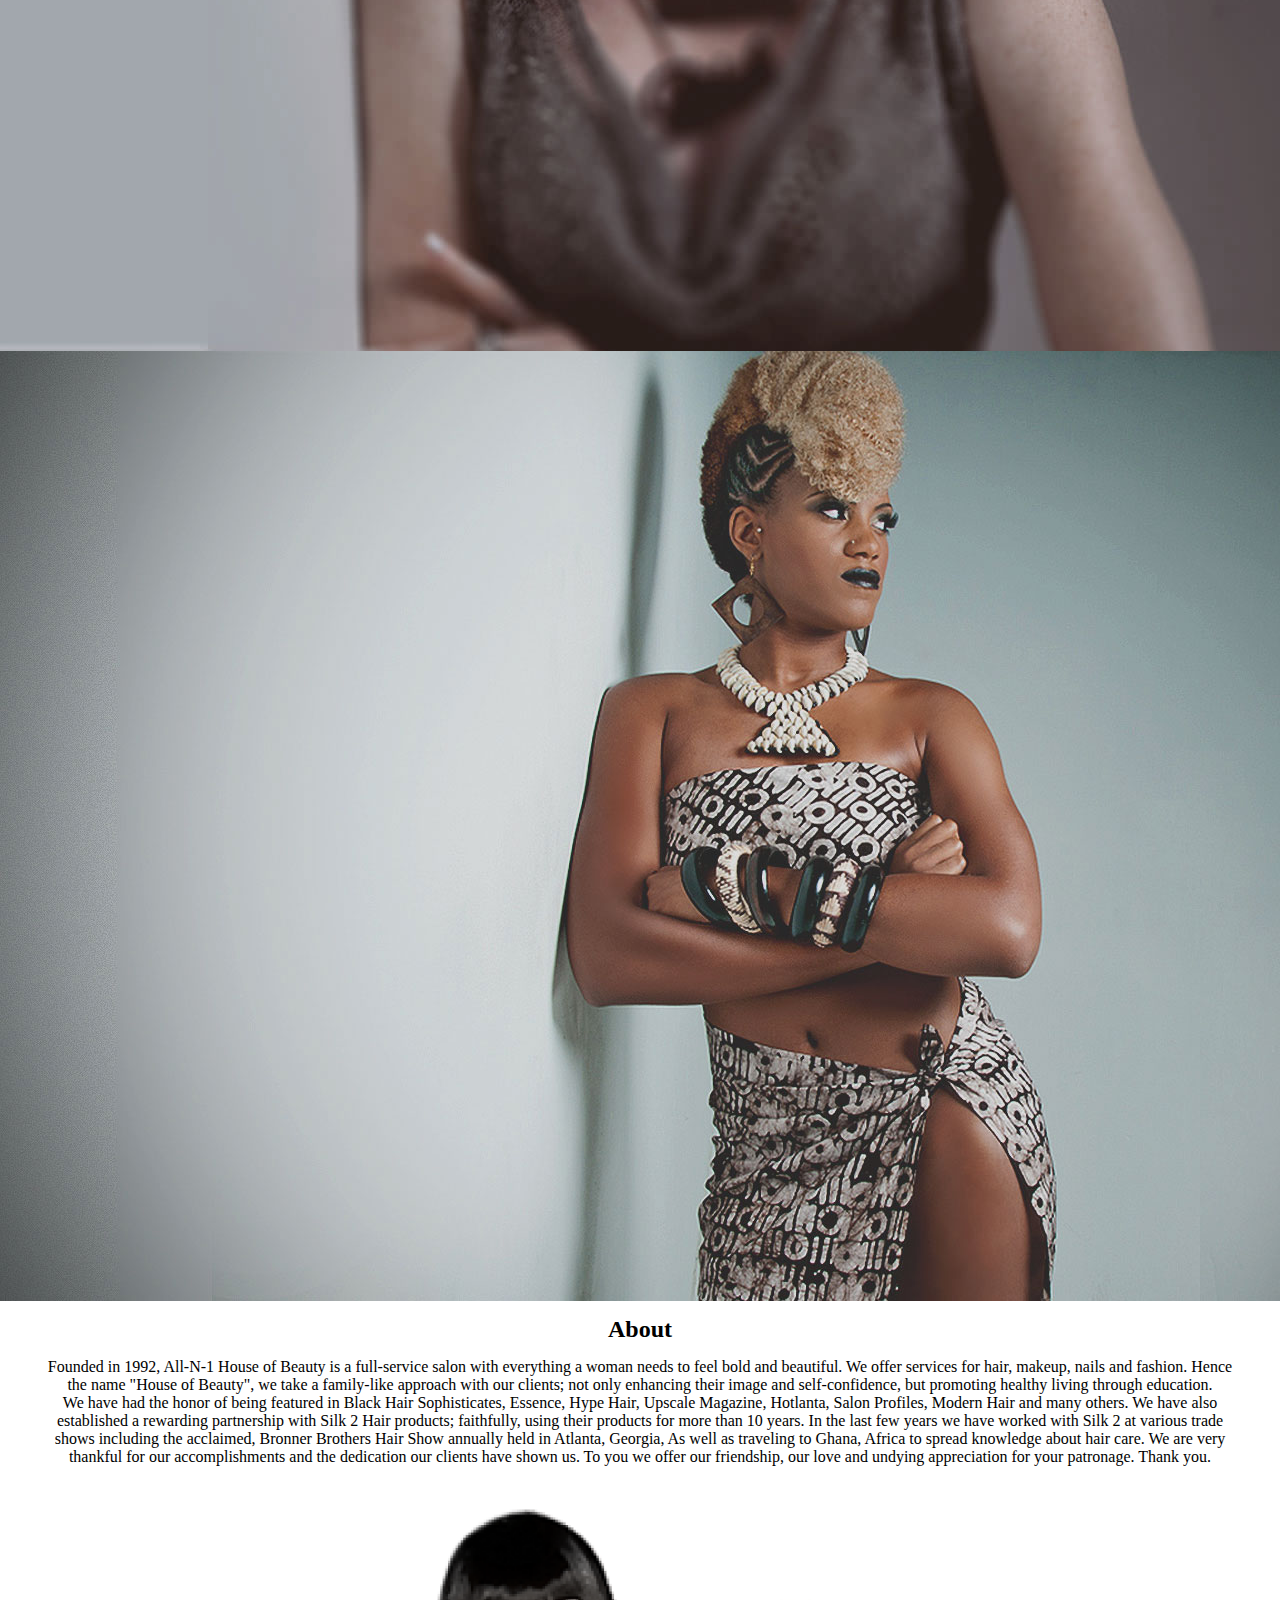
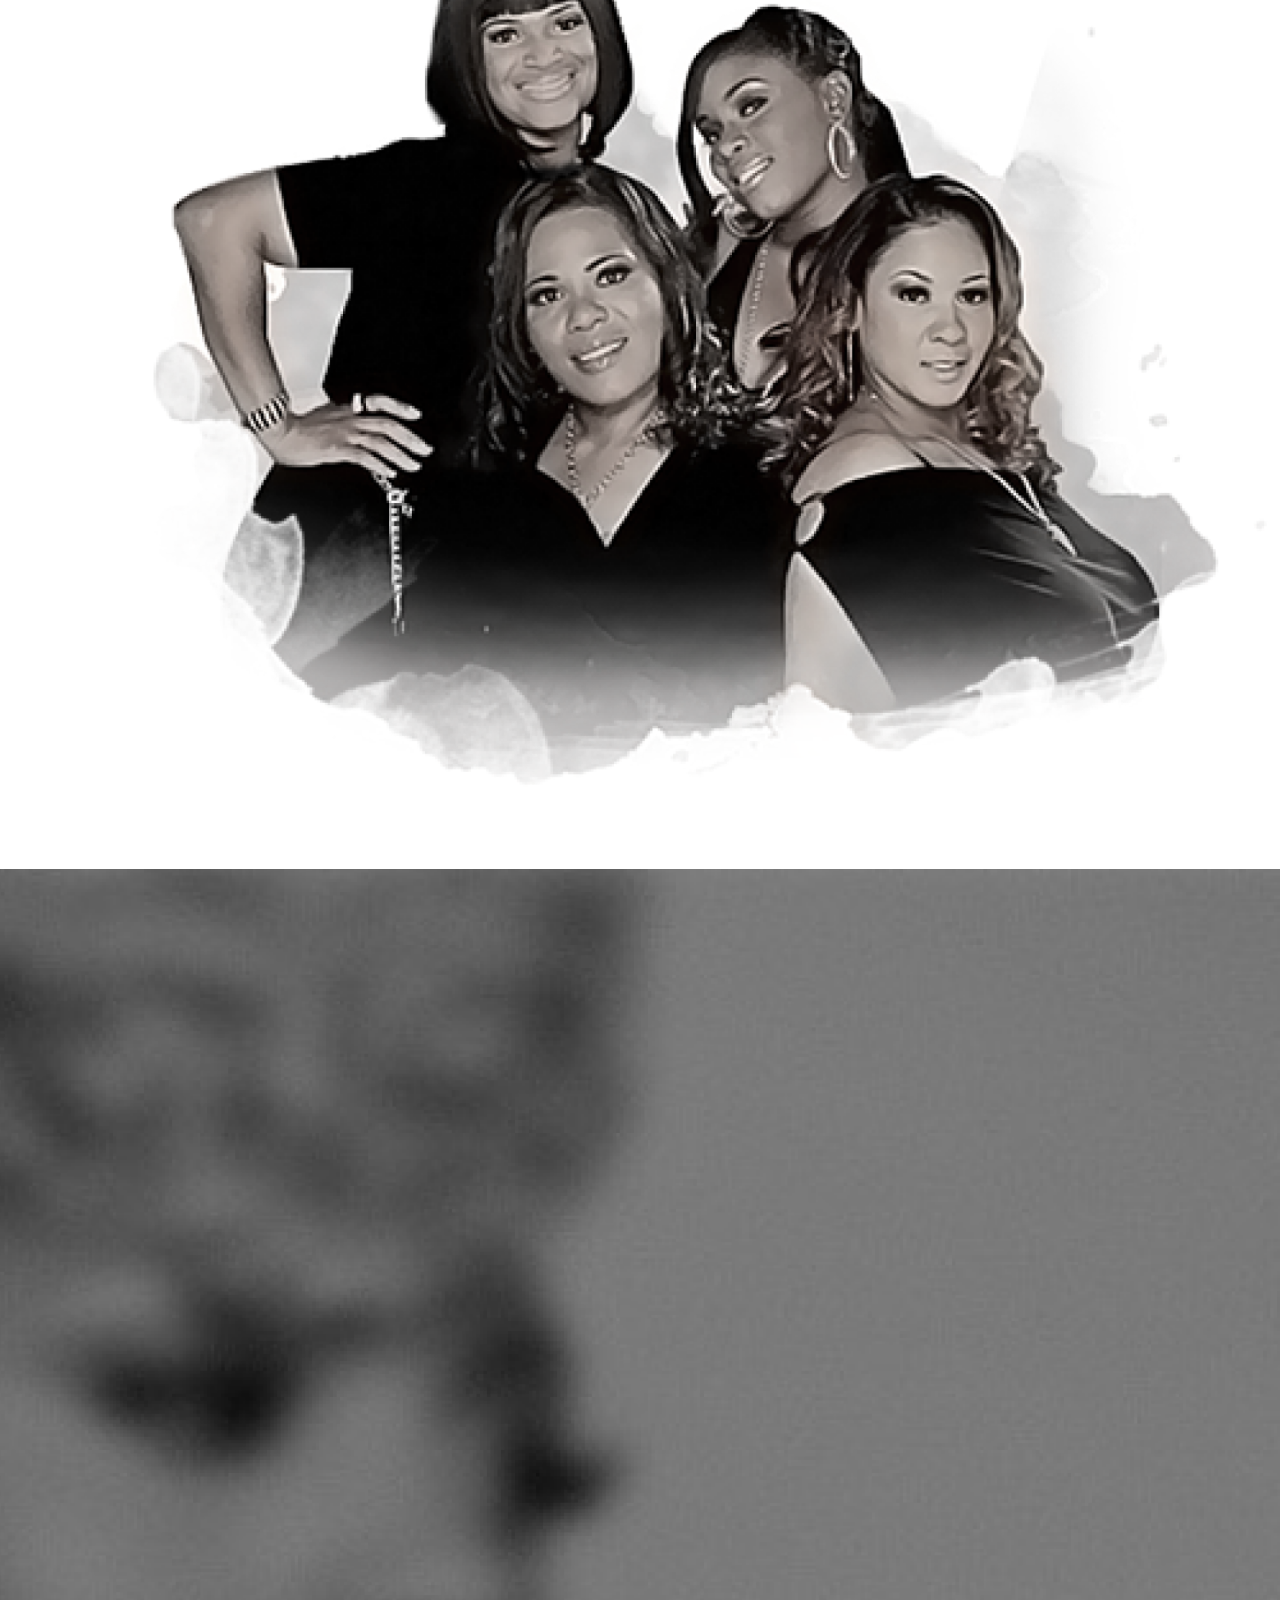
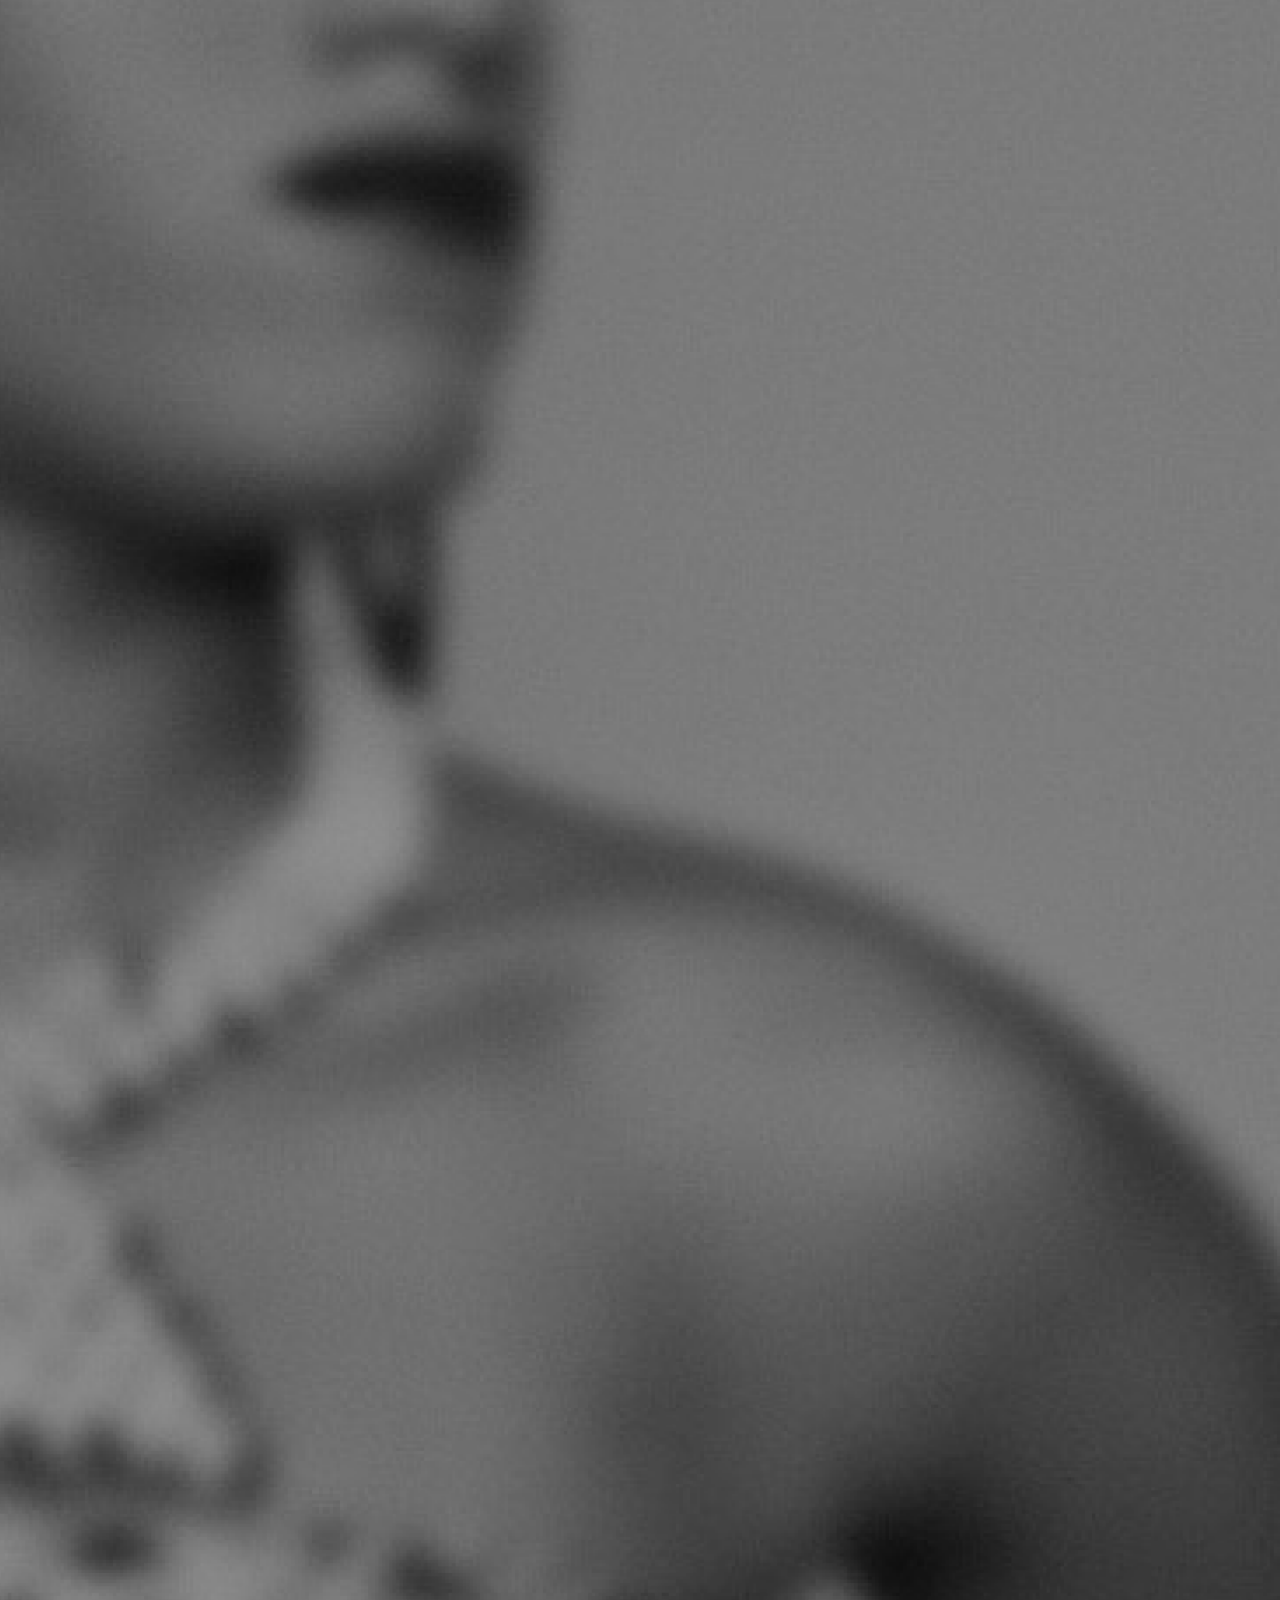
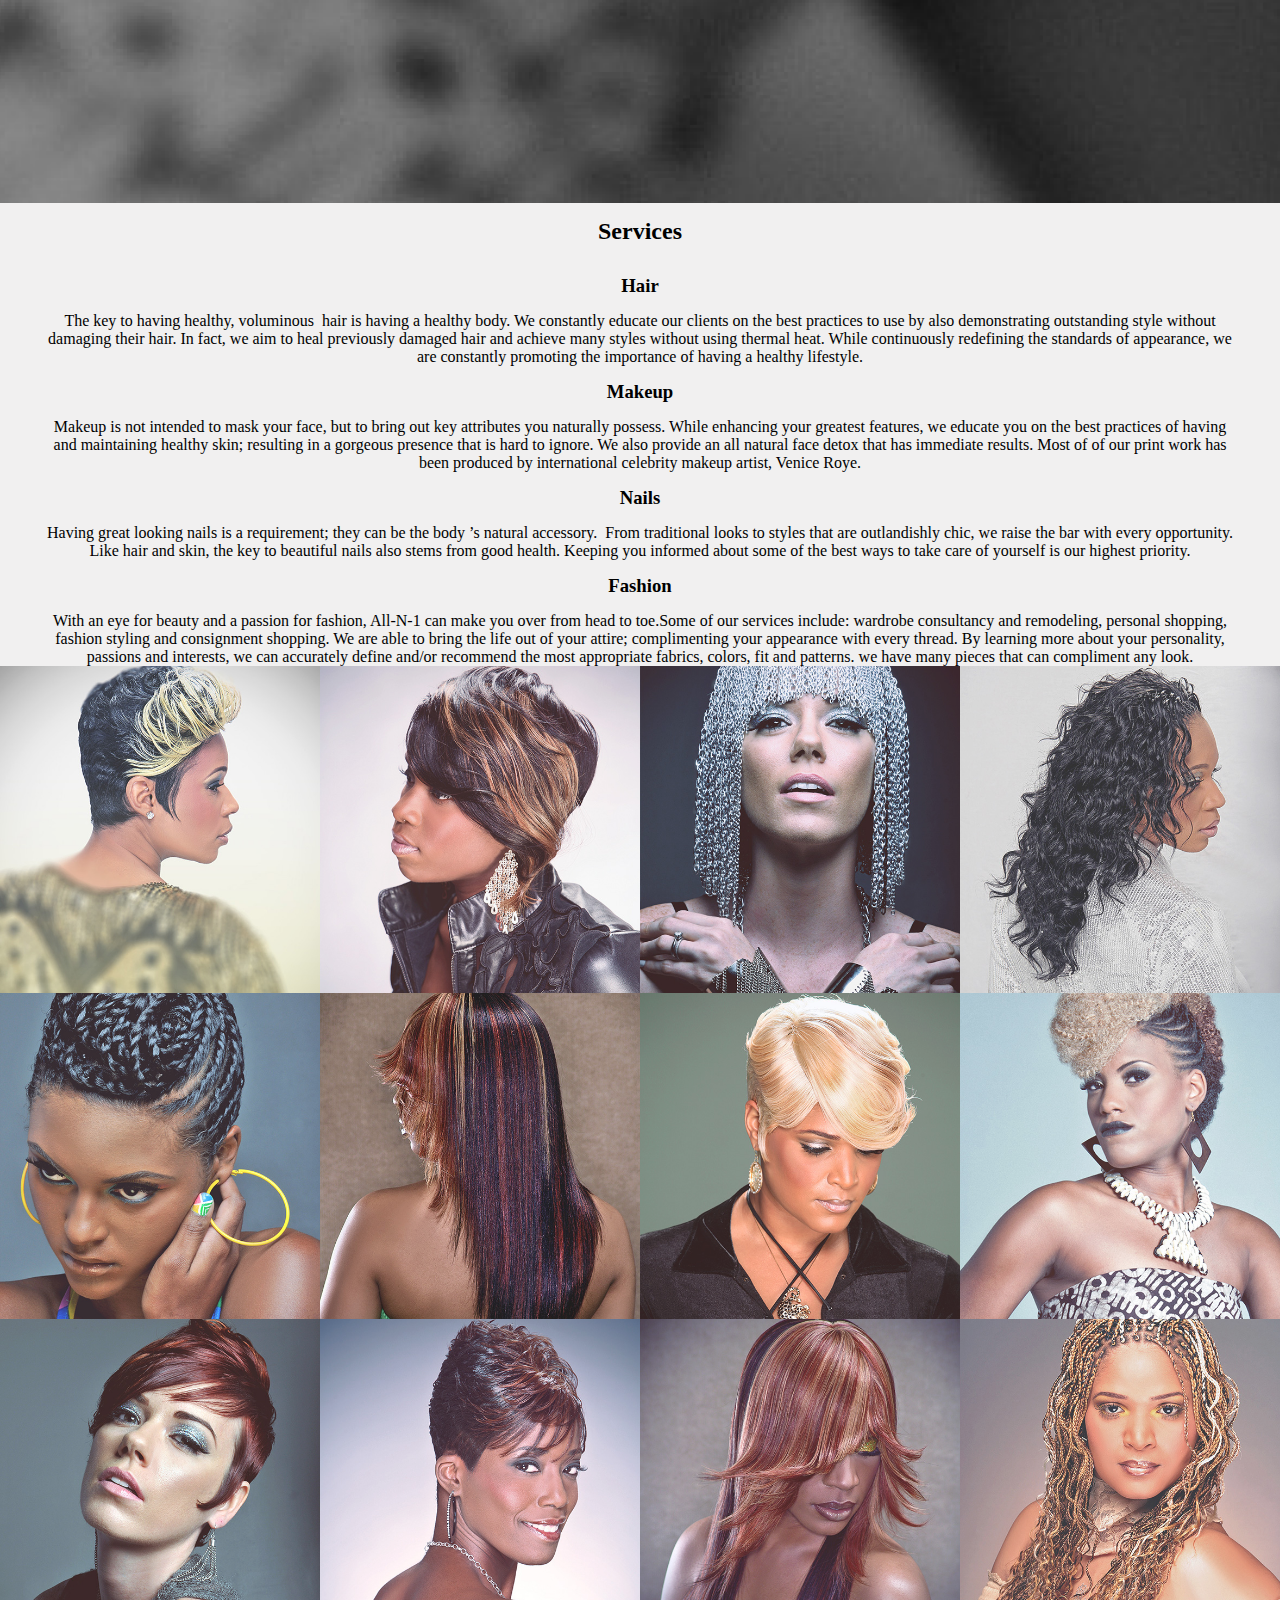
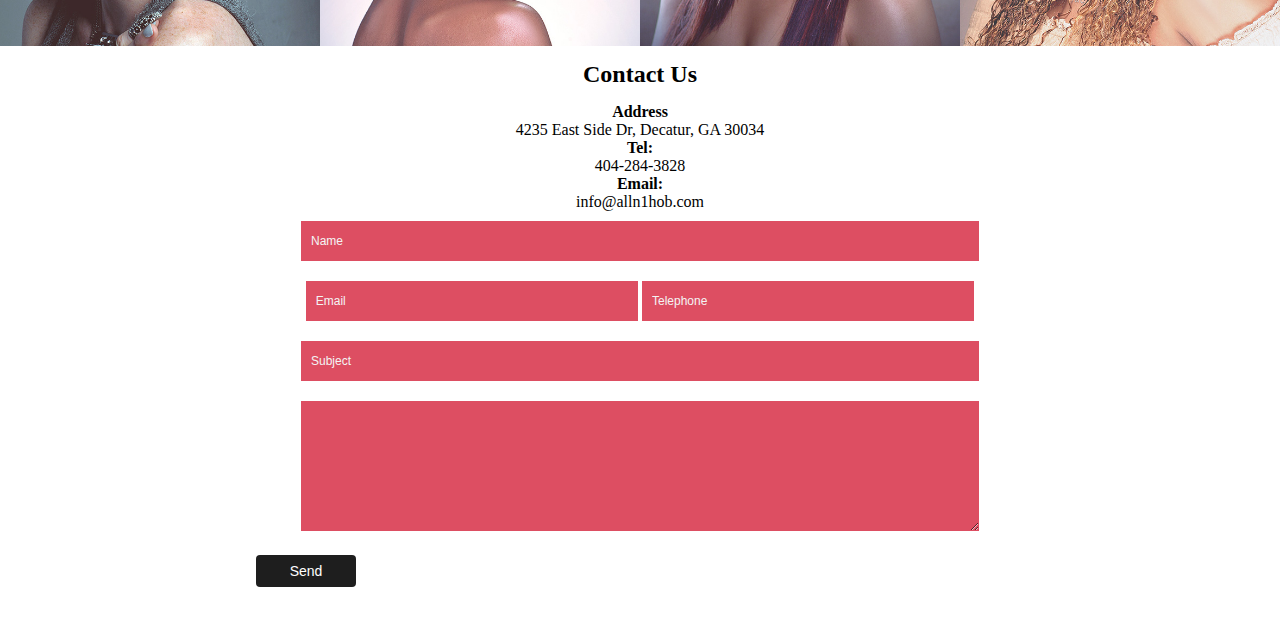
==== commit 38a31a59: "commit 5" ====
--- a/index.html
+++ b/index.html
@@ -87,7 +87,7 @@
             <p class="center">We have had the honor of being featured in Black Hair Sophisticates, Essence, Hype Hair, Upscale Magazine, Hotlanta, Salon Profiles, Modern Hair and many others. We have also established a rewarding partnership with  Silk 2 Hair products; faithfully, using their products for more than 10 years. In the last few years we have worked with Silk 2  at various trade shows including the acclaimed, Bronner Brothers Hair Show annually held in Atlanta, Georgia, As well as traveling to Ghana, Africa to spread knowledge about hair care. We are very thankful for our accomplishments and the dedication our clients have shown us.
 To you we offer our friendship, our love and undying appreciation for your patronage. Thank you.</p>
             <figure id="family" class="img-fluid">
-                <img class="foto_fam" src="http://www.alln1hob.com/assets/family_photo3.png?ef6f3c" alt="family photo" >
+                <img class="foto_fam" src="./img/4.png" alt="family photo" >
             </figure>
         </article>
     </div>
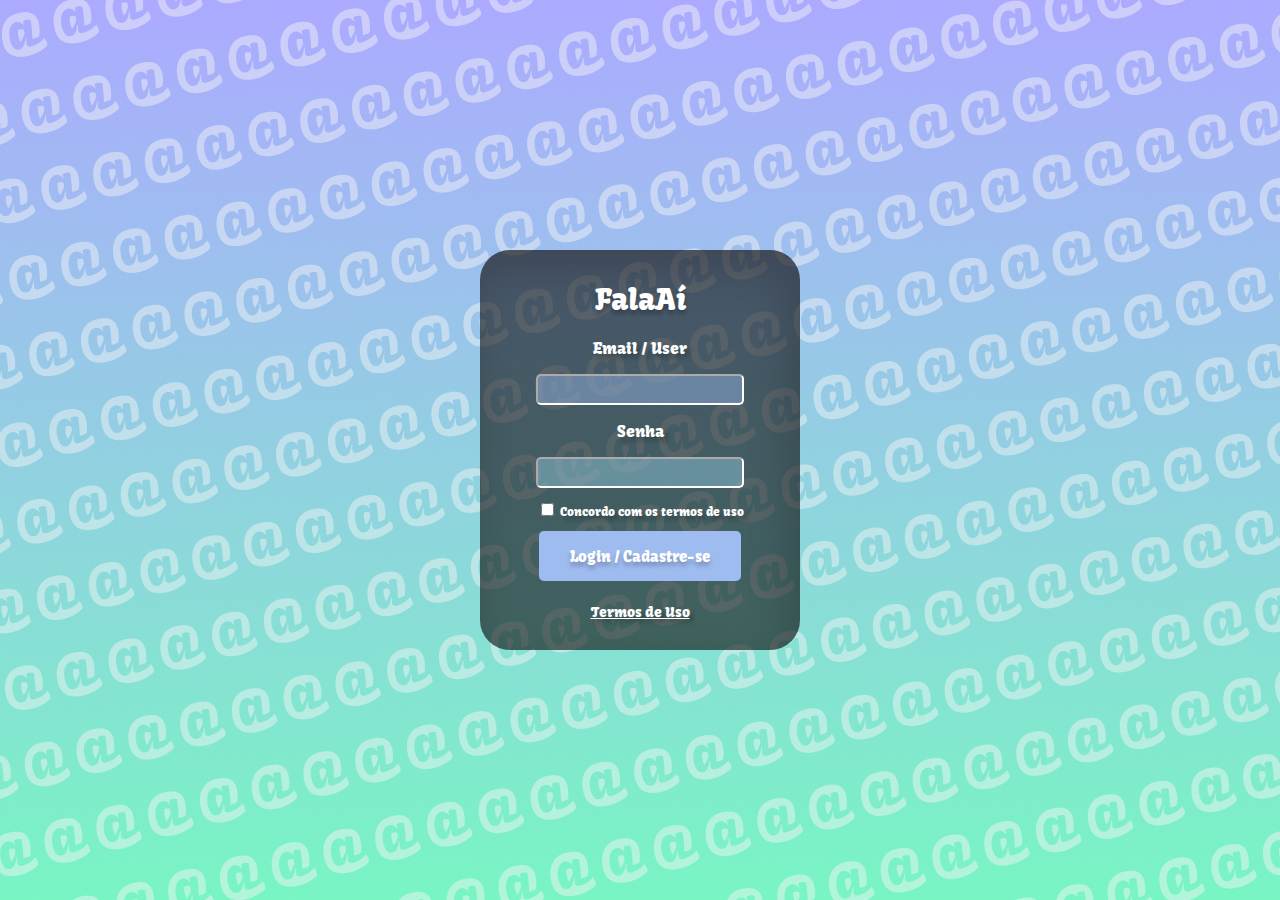
==== commit 5cc804e1: "commit 1" ====
--- a/index.html
+++ b/index.html
@@ -2,216 +2,29 @@
 <html lang="en">
 <head>
     <meta charset="UTF-8">
-    <meta http-equiv="X-UA-Compatible" content="IE=edge">
     <meta name="viewport" content="width=device-width, initial-scale=1.0">
-    <link href="https://cdn.jsdelivr.net/npm/bootstrap@5.3.0-alpha1/dist/css/bootstrap.min.css" rel="stylesheet" integrity="sha384-GLhlTQ8iRABdZLl6O3oVMWSktQOp6b7In1Zl3/Jr59b6EGGoI1aFkw7cmDA6j6gD" crossorigin="anonymous">
-    <script src="https://cdn.jsdelivr.net/npm/bootstrap@5.3.0-alpha1/dist/js/bootstrap.bundle.min.js" integrity="sha384-w76AqPfDkMBDXo30jS1Sgez6pr3x5MlQ1ZAGC+nuZB+EYdgRZgiwxhTBTkF7CXvN" crossorigin="anonymous"></script>
-    <script src="https://code.jquery.com/jquery-3.3.1.slim.min.js" integrity="sha384-q8i/X+965DzO0rT7abK41JStQIAqVgRVzpbzo5smXKp4YfRvH+8abtTE1Pi6jizo" crossorigin="anonymous"></script>
-    <script src="https://cdn.jsdelivr.net/npm/popper.js@1.14.7/dist/umd/popper.min.js" integrity="sha384-UO2eT0CpHqdSJQ6hJty5KVphtPhzWj9WO1clHTMGa3JDZwrnQq4sF86dIHNDz0W1" crossorigin="anonymous"></script>
-    <script src="https://cdn.jsdelivr.net/npm/bootstrap@4.3.1/dist/js/bootstrap.min.js" integrity="sha384-JjSmVgyd0p3pXB1rRibZUAYoIIy6OrQ6VrjIEaFf/nJGzIxFDsf4x0xIM+B07jRM" crossorigin="anonymous"></script>
+    <title>Document</title>
+    <link rel="stylesheet" href="https://fonts.googleapis.com/css2?family=Kavoon&display=swap">
     <link rel="stylesheet" href="./css/style.css">
-    <link rel="icon" type="image/png" href="./img/icon.jpg"/>
-    <title> The best Salon</title>
 </head>
-<body>
-    <header>
-    <div>
-          <nav class="navbar navbar-inverse">
-            <div class="container-fluid">
-              <div class="navbar-header">
-                        <img class="logo" src="./img/logo.png" alt="All In One House of Beauty - Since 1992">
-              </div>
-              <div style="padding-right: 10px;" class="">
-              <ul class="nav navbar-nav">
-                <div class="">
-                <li ><a href="#home">Home</a></li>
-                </div>
-                <div class="">
-                <li ><a href="#about">About</a></li>
-                </div>
-                <div class="">
-                <li ><a href="#services">Services</a></li>
-                </div>
-                <div class="">
-                <li ><a href="#showcase">Showcase</a></li>
-                </div>
-                <div class="">
-                <li ><a href="#contact">Contact</a></li>
-                </div>
-              </ul>
-            </div>
-          </nav>
-        <div id="some">
-            <div><img class="logo1 container-fluid" src="./img/logo1.png" alt="All In One House of Beauty - Since 1992"></div>
-            <div class="container-fluid" style="padding-top: 10px; background-color: #ddd; align-items: center;"><a style="font-size: 2em; font-size: larger; color: #bb2439; background-color: #ddd;" href="#home">Home</a></div>
-            <div class="container-fluid" style="padding-top: 10px; background-color: #ddd;"><a style="font-size: 2.2em; font-size: larger; color: #000; background-color: #ddd;" href="#about">About</a></div>
-            <div class="container-fluid" style="padding-top: 10px; background-color: #ddd;"><a style="font-size: 2.2em; font-size: larger; color: #000; background-color: #ddd;" href="#services">Services</a></div>
-            <div class="container-fluid" style="padding-top: 10px; background-color: #ddd;"><a style="font-size: 2.2em; font-size: larger; color: #000; background-color: #ddd;" href="#showcase">Showcase</a></div>
-            <div class="container-fluid" style="padding-top: 10px; background-color: #ddd;"><a style="font-size: 2.2em; font-size: larger; color: #000; background-color: #ddd;" href="#contact">Contact</a></div>
+<body background="./img/Tela Inicial.jpg">
+    <div id="caixa">
+        <h1 class="centro">FalaAí</h1>   
+        <form action="./telas/inicial.html" method="GET">
+            <p class="centro">Email / User</p>
+            <input class="in" contextmenu="Email" type="text" required>
+            <p class="centro">Senha</p>
+            <input class="in2" contextmenu="Senha" type="password" required>
+            <p class="termo">
+                <input type="checkbox" id="termosUso" required>
+                <label for="termosUso">Concordo com os termos de uso</label>
+            </p>
+            <button class="but" type="submit">Login / Cadastre-se</button>
+        </form>
+        <div>
+            <a class="lin" href="./telas/termos.html"> Termos de Uso </a>
         </div>
-    </div>
-</header>
-<section id="home">
-    <div id="carouselExampleSlidesOnly" class="carousel slide" data-ride="carousel">
-        <div class="carousel-inner">
-          <div class="carousel-item active">
-            <img class="d-block w-100" src="./img/1.jpg" alt="First slide">
-          </div>
-          <div class="carousel-item">
-            <img class="d-block w-100" src="./img/2.jpg" alt="Second slide">
-          </div>
-          <div class="carousel-item">
-            <img class="d-block w-100" src="./img/3.jpg" alt="Third slide">
-          </div>
-        </div>
-    </div>
-</section>
-<section id="about">
-    <div class="some">
-        <article>
-            <h2 style="color: #bb2439;">About</h2>
-            <p class="center">Founded in 1992, All-N-1 House of Beauty is a full-service salon with everything a woman needs to feel bold and beautiful. We offer services for hair, makeup, nails and fashion. Hence the name "House of Beauty", we take a family-like approach with our clients; not only enhancing their image and self-confidence, but promoting healthy living through education.</p>
-            <p class="center">We have had the honor of being featured in Black Hair Sophisticates, Essence, Hype Hair, Upscale Magazine, Hotlanta, Salon Profiles, Modern Hair and many others. We have also established a rewarding partnership with  Silk 2 Hair products; faithfully, using their products for more than 10 years. In the last few years we have worked with Silk 2  at various trade shows including the acclaimed, Bronner Brothers Hair Show annually held in Atlanta, Georgia, As well as traveling to Ghana, Africa to spread knowledge about hair care. We are very thankful for our accomplishments and the dedication our clients have shown us.
-To you we offer our friendship, our love and undying appreciation for your patronage. Thank you.</p>
-            <div id="family" class="img-fluid">
-                <img class="foto_fam" src="./img/4.png" alt="family photo" >
-            </div>
-        </article>
-    </div>
-    </div>
-    <div class="row">
-    <div class="container col-sm-7">
-        <article>
-            <h2>About</h2>
-            <p class="center">Founded in 1992, All-N-1 House of Beauty is a full-service salon with everything a woman needs to feel bold and beautiful. We offer services for hair, makeup, nails and fashion. Hence the name "House of Beauty", we take a family-like approach with our clients; not only enhancing their image and self-confidence, but promoting healthy living through education.</p>
-            <p class="center">We have had the honor of being featured in Black Hair Sophisticates, Essence, Hype Hair, Upscale Magazine, Hotlanta, Salon Profiles, Modern Hair and many others. We have also established a rewarding partnership with  Silk 2 Hair products; faithfully, using their products for more than 10 years. In the last few years we have worked with Silk 2  at various trade shows including the acclaimed, Bronner Brothers Hair Show annually held in Atlanta, Georgia, As well as traveling to Ghana, Africa to spread knowledge about hair care. We are very thankful for our accomplishments and the dedication our clients have shown us.
-To you we offer our friendship, our love and undying appreciation for your patronage. Thank you.</p>
-            <figure id="family" class="img-fluid">
-                <img class="foto_fam" src="./img/4.png" alt="family photo" >
-            </figure>
-        </article>
-    </div>
-    <div class="col-sm-5">
-        <img class="foto_meio" src="./img/5.jpg" >
-    </div>
-    </div>
-</section>
-<section id="services">                   
-    <div id="mobile-services">
-        <div class="container">
-            <h2>Services</h2>
-            <ul>
-                <li>
-                    <h3>Hair</h3>
-                    <p>The key to having healthy, voluminous  hair is having a healthy body. We constantly educate our clients on the best practices to use by also demonstrating outstanding style without damaging their hair. In fact, we aim to heal previously damaged hair and achieve many styles without using thermal heat. While continuously redefining the standards of appearance, we are constantly promoting the importance of having a healthy lifestyle.</p>
-                </li>
-                <li>
-                    <h3>Makeup</h3>
-                    <p>Makeup is not intended to mask your face, but to bring out key attributes you naturally possess. While enhancing your greatest features, we educate you on the best practices of having and maintaining healthy skin; resulting in a gorgeous presence that is hard to ignore. We also provide an all natural face detox that has immediate results. Most of of our print work has been produced by international celebrity makeup artist, Venice Roye.</p>
-                </li>
-                <li>
-                    <h3>Nails</h3>
-                    <p>Having great looking nails is a requirement; they can be the body &#8217;s natural accessory.  From traditional looks to styles that are outlandishly chic, we raise the bar with every opportunity. Like hair and skin, the key to beautiful nails also stems from good health. Keeping you informed about some of the best ways to take care of yourself is our highest priority.</p>
-                </li>
-                <li>
-                    <h3>Fashion</h3>
-                    <p>With an eye for beauty and a passion for fashion, All-N-1 can make you over from head to toe.Some of our services include: wardrobe consultancy and remodeling, personal shopping, fashion styling and consignment shopping. We are able to bring the life out of your attire; complimenting your appearance with every thread. By learning more about your personality, passions and interests, we can accurately define and/or recommend the most appropriate fabrics, colors, fit and patterns. we have many pieces that can compliment any look.</p>
-                </li>
-            </ul>
-        </div>
-    </div>
-</section>
-        <section id="showcase">
-            <ul id="photo-wrap" class="clearfix">
-                <li>
-                        <img width="600" height="600" src="./img/6.jpg" class="attachment-post-thumbnail wp-post-image" alt="All-N-One House of Beauty" title="All-N-One House of Beauty"/>
-                </li>
-                <li>
-                        <img width="600" height="600" src="./img/7.jpg" class="attachment-post-thumbnail wp-post-image" alt="All-N-One House of Beauty" title="All-N-One House of Beauty"/>
-                </li>
-                <li>
-                        <img width="600" height="600" src="./img/8.jpg" class="attachment-post-thumbnail wp-post-image" alt="All-N-One House of Beauty" title="All-N-One House of Beauty"/>
-                </li>
-                <li>
-                        <img width="600" height="600" src="./img/9.jpg" class="attachment-post-thumbnail wp-post-image" alt="All-N-House of Beauty" title="All-N-House of Beauty"/>
-                </li>
-                <li>
-                        <img width="600" height="600" src="./img/10.jpg" class="attachment-post-thumbnail wp-post-image" alt="All-One-House of Beauty" title="All-One-House of Beauty"/>
-                </li>
-                <li>
-                        <img width="600" height="600" src="./img/11.jpg" class="attachment-post-thumbnail wp-post-image" alt="All-N-One House of Beauty" title="All-N-One House of Beauty"/>
-                </li>
-                <li>
-                        <img width="600" height="600" src="./img/12.jpg" class="attachment-post-thumbnail wp-post-image" alt="All-N-One House of Beauty" title="All-N-One House of Beauty"/>
-                </li>
-                <li>
-                        <img width="600" height="600" src="./img/13.jpg" class="attachment-post-thumbnail wp-post-image" alt="All-N-One House of Beauty" title="All-N-One House of Beauty"/>
-                </li>
-                <li>
-                        <img width="600" height="600" src="./img/14.jpg" class="attachment-post-thumbnail wp-post-image" alt="All-N-One House of Beauty" title="All-N-One House of Beauty"/>
-                </li>
-                <li>
-                        <img width="600" height="600" src="./img/15.jpg" class="attachment-post-thumbnail wp-post-image" alt="All-N-One House of Beauty" title="All-N-One House of Beauty"/>
-                </li>
-                <li>
-                        <img width="600" height="600" src="./img/16.jpg" class="attachment-post-thumbnail wp-post-image" alt="All-N-One House of Beauty" title="All-N-One House of Beauty"/>
-                </li>
-                <li>
-                        <img width="600" height="600" src="./img/17.jpg" class="attachment-post-thumbnail wp-post-image" alt="All-N-One House of Beauty" title="All-N-One House of Beauty"/>
-                </li>
-            </ul>
-        </section>    
-</section>
-<section id="contact">
-    <div class="container">
-        
-        <article id="addy">
-            <h2>Contact Us</h2>
-            <p>
-                <strong>Address</strong>
-                <br/>4235 East Side Dr, Decatur, GA 30034
-            </p>
-            <p>
-                <strong>Tel:</strong>
-                <br/>404-284-3828
-            </p>
-            <p>
-                <strong>Email:</strong>
-                <br/>info@alln1hob.com
-            </p>
-        </article>
-        <div id="contact-form">
-            <div class="wpcf7" id="wpcf7-f140-t1-o1">
-                <form action="/#wpcf7-f140-t1-o1" method="post" class="wpcf7-form">
-                    <div style="display: none;">
-                        <input type="hidden" name="_wpcf7" value="140"/>
-                        <input type="hidden" name="_wpcf7_version" value="3.3.1"/>
-                        <input type="hidden" name="_wpcf7_unit_tag" value="wpcf7-f140-t1-o1"/>
-                        <input type="hidden" name="_wpnonce" value="0dda7f6275"/>
-                    </div>
-                    <p>
-                        <span class="wpcf7-form-control-wrap name">
-                            <input type="text" name="name" value="Name" class="wpcf7-form-control wpcf7-text wpcf7-validates-as-required field1 wpcf7-use-title-as-watermark" size="40" title="Name"/>
-                        </span>
-                        <span class="wpcf7-form-control-wrap email-516">
-                            <input type="text" name="email-516" value="Email" class="wpcf7-form-control wpcf7-text wpcf7-email wpcf7-validates-as-email field wpcf7-use-title-as-watermark" size="40" title="email"/>
-                        </span>
-                        <span class="wpcf7-form-control-wrap telephone">
-                            <input type="text" name="telephone" value="Telephone" class="wpcf7-form-control wpcf7-text field wpcf7-use-title-as-watermark" size="40" title="Telephone"/>
-                        </span>
-                        <span class="wpcf7-form-control-wrap subject">
-                            <input type="text" name="subject" value="Subject" class="wpcf7-form-control wpcf7-text wpcf7-validates-as-required field1 wpcf7-use-title-as-watermark" size="40" title="Subject"/>
-                        </span>
-                        <span class="wpcf7-form-control-wrap subject">
-                            <textarea name="subject" class="wpcf7-form-control  wpcf7-textarea wpcf7-validates-as-required wpcf7-use-title-as-watermark" cols="40" rows="10" title="Message"></textarea>
-                        </span>
-                    </p>
-                    <input type="submit" value="Send" class="wpcf7-form-control  wpcf7-submit"/><br><br><br>
-                    <div class="wpcf7-response-output wpcf7-display-none"></div>
-                </form>
-            </div>
-        </div>
-    </div>
-</section>
+    </div> 
+    <link rel="stylesheet" href="./js/inicial.js">
 </body>
-</html>+</html>
--- a/css/style.css
+++ b/css/style.css
@@ -1,237 +1,76 @@
-*{
-    margin: 0;
-    padding: 0;
+body{
+    font-family: Kavoon;
+    text-shadow: 4px 4px 4px rgba(0, 0, 0, 0.25);
 }
 
-.navbar{
-    --bs-navbar-padding-y: 0;
-    --bs-navbar-brand-font-size: 0;
+#caixa{
+    width: 320px;
+    height: 400px;
+    position: absolute;
+    top: 50%;
+    left: 50%;
+    transform: translate(-50%, -50%);
+    border-radius: 30px;
+    background: rgba(15, 15, 15, 0.60);
+    box-shadow: -10px 17px 37px 7px rgba(0, 0, 0, 0.15) inset;
+    text-align: center;
 }
 
-.navbar>.container-fluid,a{
-    background-color: #000;
+h1{
+    padding-top: 10px;
+    text-shadow: 0px 4px 4px rgba(0, 0, 0, 0.25);
+    font-size: 30px;
+    font-weight: 400;
+}
+
+.in{
+    border-radius: 5px; 
+    color: #000; 
+    content: center; 
+    background-color: #91b3e07c;
+    border-color: #fff;
+    width: 200px;
+    height: 25px;
+    color: #fff;
+    text-align: center;
+}
+
+.in2{
+    border-radius:5px; 
+    color: #000; 
+    content: center; 
+    background-color: #94cde375;
+    border-color: #fff;
+    width: 200px;
+    height: 25px;
+    color: #fff;
+    text-align: center;
+}
+
+.centro{
     color: #fff;
 }
 
-.navbar-nav{
-    flex-direction: initial;
-    --bs-navbar-padding-x: 0;
-    --bs-navbar-padding-y: 0;
+.but{
+    margin-bottom: 20px;
+    height: 50px;
+    width: 202px;
+    background-color:#9FBCF0;
+    border: none;
+    color: #fff;
+    border-radius: 5px;
+    font-family: Kavoon;
+    font-size: 15px;
+    text-shadow: 0px 4px 4px rgba(0, 0, 0, 0.25);
 }
 
-a{
-    margin: 5px;
+.lin{
+    color: #fff;
+    font-size: 14px;
 }
 
-.container-fluid, .navbar-header{
-    padding: 0;
-    height: 50px;
+.termo{
+    font-size: 12px;
+    color: #fff;
 }
 
-.logo{
-    width: 33%;
-}
-
-.menu{
-    width: 40vw;
-}
-
-.foto
-{
-    width: 100px;
-    height: 100px;
-}
-
-.foto_meio, .foto_fam{
-    width: 100%;
-    height: 100%;
-    padding: 0;
-    margin: 0;
-}
-
-.center,p{
-    padding-left: 5vh;
-    padding-right: 5vh;
-    text-align: center;
-}
-
-a,li{
-    text-decoration: none;
-    list-style: none;
-}
-
-h3,h2{
-    text-align: center;
-    margin-top: 15px;
-    margin-bottom: 15px;
-    font-family: Georgia, 'Times New Roman', Times, serif;
-}
-
-.some{
-    display: none;
-}
-
-.container{
-    display: grid;
-}
-
-.foto_meio1{
-    display: none;
-    padding: 0;
-}
-
-#services{
-    background-color: #f1f0f0;
-}
-
-ul{
-    padding: 0;
-}
-
-img{
-    vertical-align: middle;
-}
-
-.col img{
-    width: 34vh;
-    padding: 0;
-    margin: 0;
-
-}
-
-section#showcase ul#photo-wrap img {
-    max-width: 102%;
-    -webkit-opacity: 0.95;
-    -moz-opacity: 0.95;
-    -o-opacity: 0.95;
-    opacity: 0.95;
-    width: 102%;
-    height: auto !important;
-}
-
-section#showcase {
-    position: relative;
-    display: block;
-    min-height: 100%;
-}
-
-section#showcase ul#photo-wrap {
-    width: 100%;
-    height: 100%;
-    overflow: hidden;
-}
-
-section#showcase ul#photo-wrap li {
-    width: 25%;
-    overflow: hidden;
-    line-height: 0;
-    float: left;
-}
-section#contact #contact-form form {
-    margin: 0 auto;
-    width: 60%;
-    padding-top: 10px; }
-    
-    @media only screen and (max-width: 768px) {
-      section#contact #contact-form form {
-        width: 90%; } }
-    section#contact #contact-form form .first {
-      width: 100%; }
-    section#contact #contact-form form .field {
-      height: 40px;
-      width: 49%;
-      margin-bottom: 20px; }
-
-    .field1{
-        height: 40px;
-      width: 100%;
-      margin-bottom: 20px;
-    }
-
-    section#contact #contact-form form textarea {
-      width: 100%; }
-    section#contact #contact-form form .field, section#contact #contact-form form textarea, .field1 {
-      border: medium none;
-      background-color: #dd4e62;
-      color: #f4f4f4;
-      font-size: 0.75em;
-      -webkit-box-sizing: border-box;
-      -moz-box-sizing: border-box;
-      -o-box-sizing: border-box;
-      box-sizing: border-box;
-      padding: 10px; }
-    section#contact #contact-form form input[type="submit"] {
-      border: medium none;
-      background-color: #1e1e1e;
-      margin: 20px auto 0;
-      -webkit-box-sizing: border-box;
-      -moz-box-sizing: border-box;
-      -o-box-sizing: border-box;
-      box-sizing: border-box;
-      padding: 8px 0;
-      width: 100px;
-      -webkit-border-radius: 4px;
-      -moz-border-radius: 4px;
-      -o-border-radius: 4px;
-      -ms-border-radius: 4px;
-      border-radius: 4px;
-      color: white;
-      font-size: 0.875em; 
-    }
-  
-    .logo1{
-        height: 80px;
-    }
-
-    #some{
-        display: none;
-
-    }
-
-@media only screen and (max-width: 480px){
-section#showcase ul#photo-wrap li {
-    width: 50%;
-    }
-}
-
-@media only screen and (max-width: 900px){
-section#showcase ul#photo-wrap li {
-    width: 33.33%;
-    }
-}
-
-@media (max-width: 480px) {
-    
-.carousel{
-    display: none;
-}
-
-    .navbar{
-        display: none;
-    }
-
-    #some{
-        display: grid;
-        align-items: center;
-        text-align: center;
-    }
-
-    section#showcase ul#photo-wrap li {
-        width: 50%;
-        }
-}
-
-@media (max-width: 820px) {
-    
-    .row,.navbar-nav{
-        display: none;
-    }
-
-    .foto_meio{
-        display: none;
-    }
-
-    .some{
-        display:grid;
-    }
-}